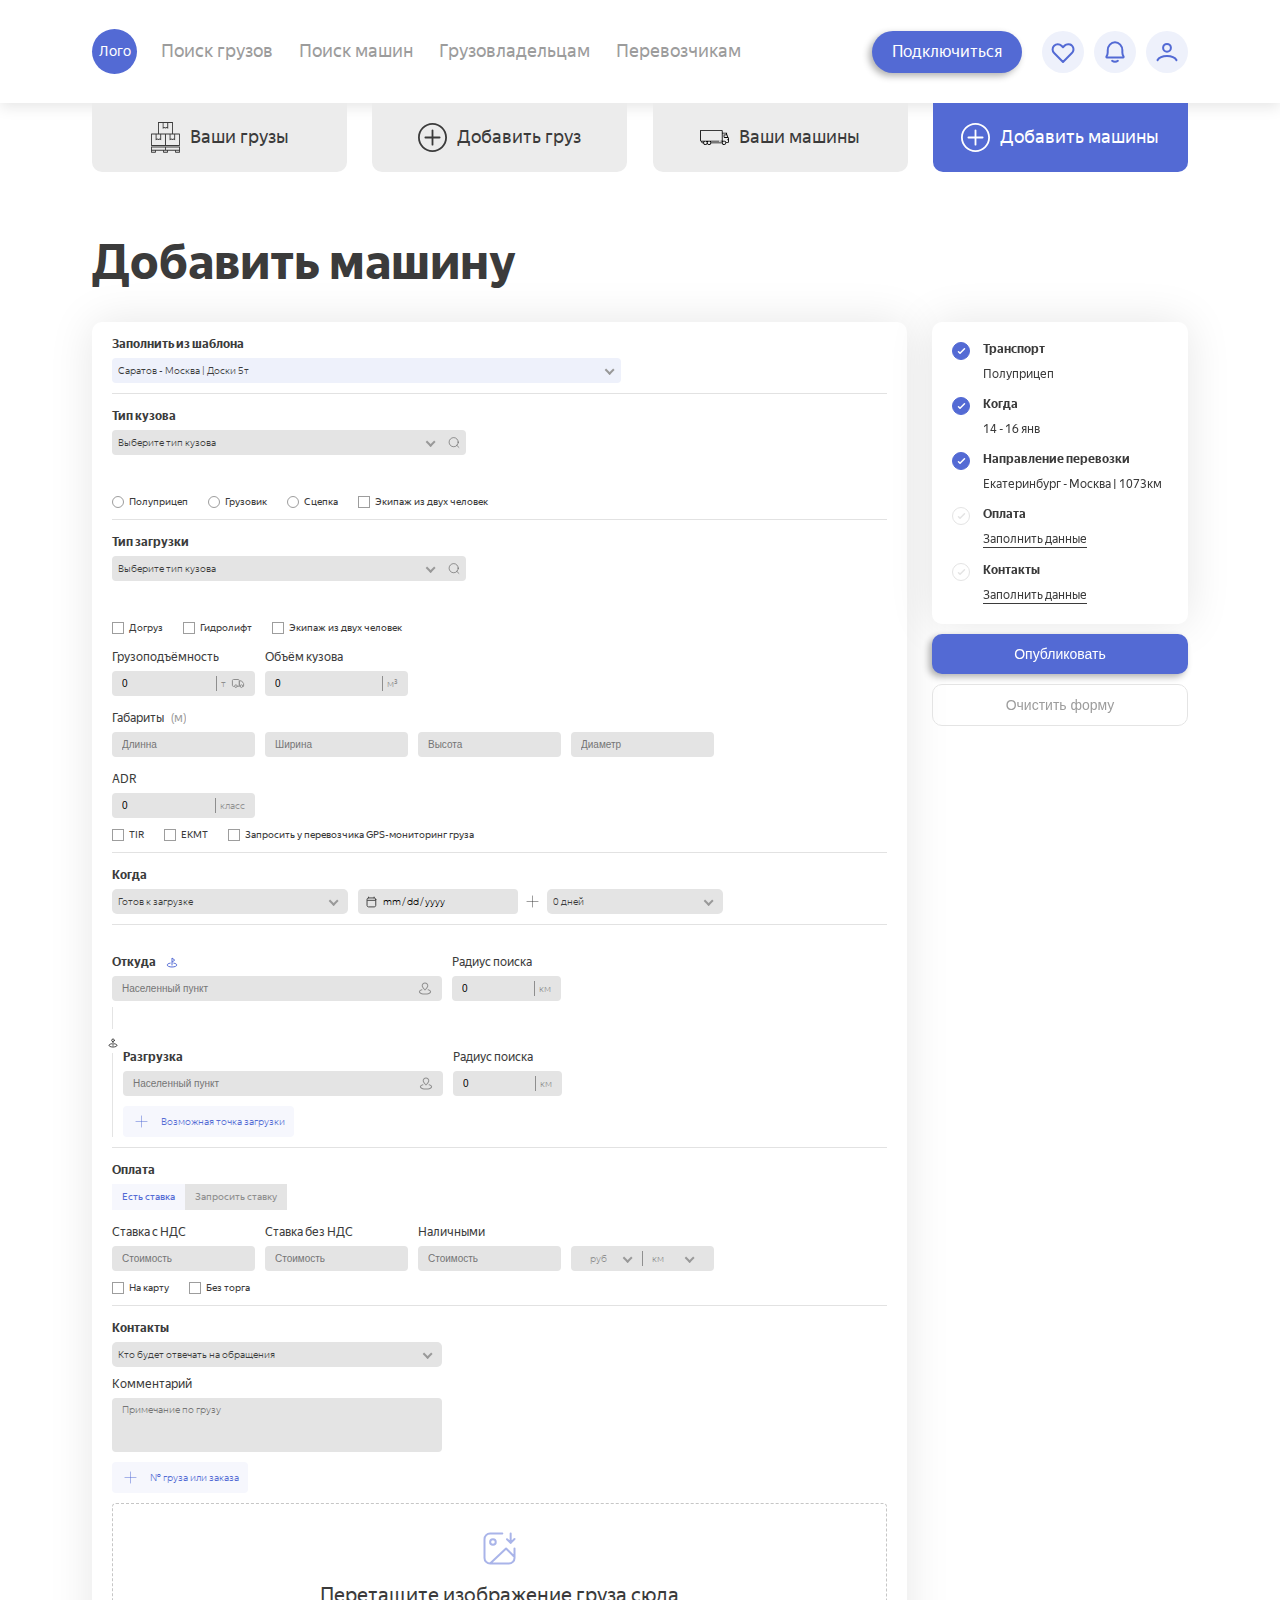
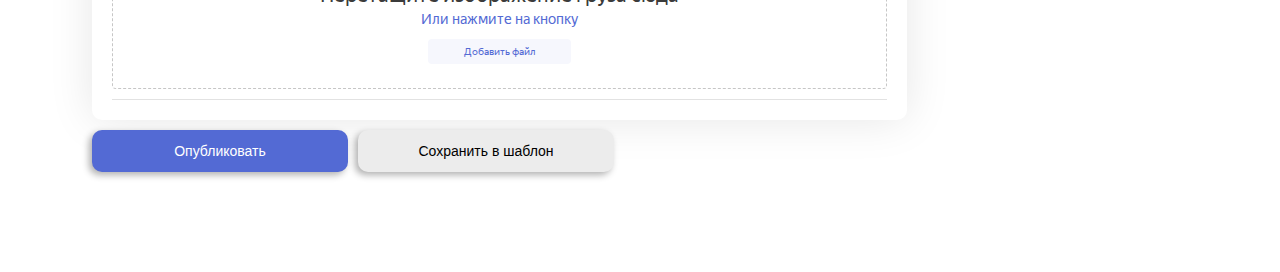
==== index.html @ 43e5112e "finish" ====
<!DOCTYPE html>
<html lang="en">

<head>
    <meta charset="UTF-8">
    <meta http-equiv="X-UA-Compatible" content="IE=edge">
    <meta name="viewport" content="width=device-width, initial-scale=1.0">
    <!-- fonts -->
    <link rel="stylesheet" href="assets/libs/nice-select.css">
    <link rel="stylesheet" href="assets/fonts/stylesheet.css">
    <link rel="stylesheet" href="assets/css/main.css">
    <link rel="stylesheet" href="assets/libs/dropzone.min.css" type="text/css" />
    <title>Exchange </title>
</head>
<body>
    <div class="wrapper">
        <header class="header">
            <div class="header-top">
                <div class="container">
                    <div class="row">
                        <div class="header-left">
                            <a href="#" class="header-logo">
                                Лого
                            </a>
                            <ul class="header-nav">
                                <li><a href="#">Поиск грузов</a></li>
                                <li><a href="#">Поиск машин</a></li>
                                <li><a href="#">Грузовладельцам</a></li>
                                <li><a href="#">Перевозчикам</a></li>
                            </ul>
                        </div>
                        <div class="header-right">
                            <a href="#" class="header-button">Подключиться</a>
                            <div class="header-actions">
                                <a href="#">
                                    <svg xmlns="http://www.w3.org/2000/svg" width="26" height="26" viewBox="0 0 26 26"
                                        fill="none">
                                        <path fill-rule="evenodd" clip-rule="evenodd"
                                            d="M4.12356 6.72324C5.09871 5.74839 6.42111 5.20075 7.79996 5.20075C9.17882 5.20075 10.5012 5.74839 11.4764 6.72324L13 8.24554L14.5236 6.72324C15.0032 6.22659 15.577 5.83044 16.2115 5.55791C16.8459 5.28539 17.5282 5.14194 18.2187 5.13594C18.9091 5.12994 19.5939 5.26151 20.2329 5.52297C20.872 5.78443 21.4526 6.17054 21.9408 6.65879C22.4291 7.14703 22.8152 7.72762 23.0766 8.36668C23.3381 9.00574 23.4697 9.69047 23.4637 10.3809C23.4577 11.0714 23.3142 11.7537 23.0417 12.3881C22.7692 13.0226 22.373 13.5964 21.8764 14.076L13 22.9537L4.12356 14.076C3.14871 13.1009 2.60107 11.7785 2.60107 10.3996C2.60107 9.02079 3.14871 7.69838 4.12356 6.72324V6.72324Z"
                                            stroke="#536AD4" stroke-width="2" stroke-linejoin="round" />
                                    </svg>
                                </a>
                                <a href="#">
                                    <svg xmlns="http://www.w3.org/2000/svg" width="26" height="26" viewBox="0 0 26 26"
                                        fill="none">
                                        <path
                                            d="M10.1113 21.7651C10.8779 22.3776 11.8903 22.75 13.0002 22.75C14.11 22.75 15.1224 22.3776 15.8891 21.7651M4.88343 18.6136C4.42669 18.6136 4.17158 17.8961 4.44787 17.4974C5.08897 16.5723 5.70776 15.2156 5.70776 13.5817L5.7342 11.2143C5.7342 6.81574 8.98729 3.25 13.0002 3.25C17.0721 3.25 20.3731 6.86826 20.3731 11.3316L20.3467 13.5817C20.3467 15.2268 20.9442 16.591 21.5592 17.5164C21.8248 17.9161 21.569 18.6136 21.1179 18.6136H4.88343Z"
                                            stroke="#536AD4" stroke-width="2" stroke-linecap="round"
                                            stroke-linejoin="round" />
                                    </svg>
                                </a>
                                <a href="#">
                                    <svg xmlns="http://www.w3.org/2000/svg" width="26" height="26" viewBox="0 0 26 26"
                                        fill="none">
                                        <path
                                            d="M3.50732 21.125C4.94319 18.73 8.09013 17.0909 12.9998 17.0909C17.9095 17.0909 21.0564 18.73 22.4923 21.125M16.8998 8.775C16.8998 10.9289 15.1537 12.675 12.9998 12.675C10.8459 12.675 9.09979 10.9289 9.09979 8.775C9.09979 6.62109 10.8459 4.875 12.9998 4.875C15.1537 4.875 16.8998 6.62109 16.8998 8.775Z"
                                            stroke="#536AD4" stroke-width="2" stroke-linecap="round" />
                                    </svg>
                                </a>
                            </div>
                        </div>
                    </div>
                </div>
            </div>
            <div class="container">
                <div class="header-categories">
                    <a href="#" class="header-category">
                        <svg xmlns="http://www.w3.org/2000/svg" width="29" height="31" viewBox="0 0 29 31" fill="none">
                            <path d="M10.1982 18.3451L10.1606 18.3076V18.3451H10.1982Z" fill="#3B3B3B" />
                            <path
                                d="M28.4685 11.5175H21.9407V0H7.00926V11.5175H0.481444C0.218831 11.5175 0.03125 11.705 0.03125 11.9677V23.4851C0.03125 23.7477 0.218831 23.9353 0.481444 23.9353H28.4685C28.7311 23.9353 28.9187 23.7102 28.9187 23.4851V11.9677C28.9187 11.705 28.7311 11.5175 28.4685 11.5175ZM23.2162 12.4179V16.7697L22.691 16.4696L21.453 17.0699L20.215 16.4696L19.5021 16.8448V12.4179H21.9407H23.2162ZM16.2382 0.900388V5.25226L15.713 4.95214L14.475 5.55239L13.2369 4.95214L12.5241 5.3273V0.900388H16.2382ZM7.90965 0.900388H11.6988V6.75291L13.312 5.92756L14.5125 6.52782L15.713 5.96507L17.1761 6.82794H17.2137V0.900388H21.0403V11.5175H7.90965V0.900388ZM7.00926 12.4179H9.26023V16.7697L8.735 16.4696L7.49697 17.0699L6.25894 16.4696L5.54613 16.8448V12.4179H7.00926ZM0.931638 12.4179H4.64574V18.2704L6.33397 17.445L7.53449 18.0453L8.735 17.4825L10.1606 18.3079V12.4179H13.9873V23.0349H0.931638V12.4179ZM28.0183 23.0349H14.9627V12.4179H18.6018V18.2704L20.29 17.445L21.4905 18.0453L22.691 17.4825L24.1166 18.3079V12.4179H28.0183V23.0349Z"
                                fill="#3B3B3B" />
                            <path d="M24.1537 18.3451L24.1162 18.3076V18.3451H24.1537Z" fill="#3B3B3B" />
                            <path
                                d="M0 24.5352V30.3126C0 30.5753 0.187581 30.7628 0.450194 30.7628H4.46442C4.72704 30.7628 4.91462 30.5753 4.91462 30.3126V28.6995H12.0427V30.3126C12.0427 30.5753 12.2303 30.7628 12.4929 30.7628H16.5071C16.7697 30.7628 16.9573 30.5753 16.9573 30.3126V28.6995H24.0854V30.3126C24.0854 30.5753 24.273 30.7628 24.5356 30.7628H28.5498C28.8124 30.7628 29 30.5753 29 30.3126V24.5352H0ZM28.0996 25.398V27.7991H14.969V25.398H28.0996ZM0.900388 25.398H14.0686V27.7991H0.900388V25.398ZM4.01423 29.8625H0.900388V28.6995H4.01423V29.8625ZM16.0569 29.8625H12.9431V28.6995H16.0569V29.8625ZM28.0996 29.8625H24.9858V28.6995H28.0996V29.8625Z"
                                fill="#3B3B3B" />
                        </svg>
                        Ваши грузы
                    </a>
                    <a href="#" class="header-category">
                        <svg xmlns="http://www.w3.org/2000/svg" width="29" height="29" viewBox="0 0 29 29" fill="none">
                            <path
                                d="M14.5 0C6.50469 0 0 6.50469 0 14.5C0 22.4953 6.50469 29 14.5 29C22.4953 29 29 22.4954 29 14.5C29 6.50463 22.4953 0 14.5 0ZM14.5 27.1875C7.50412 27.1875 1.81251 21.4959 1.81251 14.5C1.81251 7.50412 7.50412 1.81251 14.5 1.81251C21.4959 1.81251 27.1875 7.50406 27.1875 14.5C27.1875 21.4959 21.4959 27.1875 14.5 27.1875ZM22.543 14.5C22.543 15.0005 22.1372 15.4063 21.6367 15.4063H15.4063V21.6367C15.4063 22.1373 15.0005 22.543 14.5 22.543C13.9995 22.543 13.5937 22.1373 13.5937 21.6367V15.4063H7.36325C6.86277 15.4063 6.457 15.0005 6.457 14.5C6.457 13.9995 6.86277 13.5937 7.36325 13.5937H13.5937V7.36325C13.5937 6.86272 13.9995 6.457 14.5 6.457C15.0005 6.457 15.4063 6.86272 15.4063 7.36325V13.5937H21.6367C22.1372 13.5937 22.543 13.9995 22.543 14.5Z"
                                fill="#3B3B3B" />
                        </svg>
                        Добавить груз
                    </a>
                    <a href="#" class="header-category">
                        <svg xmlns="http://www.w3.org/2000/svg" width="29" height="15" viewBox="0 0 29 15" fill="none">
                            <path
                                d="M28.6096 7.39039L28.0385 6.83328L26.8878 3.46623C27.0595 3.41302 27.1839 3.2564 27.1839 3.07138C27.1839 2.84255 26.9937 2.65703 26.7591 2.65703H22.6436V0.857206C22.6436 0.384516 22.2493 0 21.7647 0H0.878838C0.39422 0 0 0.384571 0 0.857206V10.6002C0 11.0729 0.39422 11.4574 0.878838 11.4574H1.3621V12.3714C1.3621 12.8441 1.75632 13.2286 2.24093 13.2286H3.21918C3.41832 14.2363 4.32882 15 5.41922 15C6.16585 15 6.82793 14.6417 7.23534 14.0924C7.64282 14.6417 8.30489 15 9.05153 15C10.1419 15 11.0525 14.2363 11.2516 13.2286H21.8348C22.0339 14.2363 22.9444 15 24.0348 15C25.2705 15 26.2758 14.0194 26.2758 12.8142C26.2758 12.8047 26.2751 12.7954 26.275 12.7859H28.1212C28.6058 12.7859 29 12.4014 29 11.9287V8.30964C29.0001 7.96241 28.8614 7.63596 28.6096 7.39039ZM3.21918 12.3999H2.24093C2.22479 12.3999 2.21171 12.3872 2.21171 12.3714V11.4574H3.66426C3.44449 11.7274 3.28856 12.0487 3.21918 12.3999ZM5.41922 14.1714C4.65202 14.1714 4.02789 13.5626 4.02789 12.8143C4.02789 12.0689 4.64737 11.4621 5.41055 11.4574H5.428C6.19117 11.462 6.81065 12.0688 6.81065 12.8143C6.8106 13.5626 6.18641 14.1714 5.41922 14.1714ZM9.05159 14.1714C8.28439 14.1714 7.66021 13.5626 7.66021 12.8143C7.66021 12.0689 8.27969 11.4621 9.04286 11.4574H9.06031C9.82349 11.462 10.443 12.0688 10.443 12.8143C10.4429 13.5626 9.81879 14.1714 9.05159 14.1714ZM21.8348 12.3999H11.2516C11.1822 12.0487 11.0263 11.7273 10.8065 11.4574H19.0404C19.275 11.4574 19.4652 11.2719 19.4652 11.043C19.4652 10.8142 19.275 10.6287 19.0404 10.6287H0.878838C0.862695 10.6287 0.849611 10.6159 0.849611 10.6002V0.857206C0.849611 0.841461 0.862695 0.828698 0.878838 0.828698H21.7647C21.7808 0.828698 21.7939 0.841461 21.7939 0.857206V10.6287H20.8568C20.6222 10.6287 20.432 10.8142 20.432 11.0431C20.432 11.2719 20.6222 11.4574 20.8568 11.4574H22.2799C22.0601 11.7274 21.9042 12.0487 21.8348 12.3999ZM27.2291 7.08559H24.4889C24.4728 7.08559 24.4597 7.07283 24.4597 7.05709V5.2571H26.6043L27.2291 7.08559ZM24.0349 14.1714C23.2677 14.1714 22.6436 13.5626 22.6436 12.8143C22.6436 12.0689 23.263 11.4621 24.0262 11.4574H24.0349C24.0359 11.4574 24.0369 11.4573 24.0379 11.4573C24.8037 11.4588 25.4263 12.067 25.4263 12.8143C25.4262 13.5626 24.8021 14.1714 24.0349 14.1714ZM28.1504 11.9288C28.1504 11.9446 28.1374 11.9573 28.1212 11.9573H26.0962C25.7538 11.1769 24.9589 10.6286 24.0349 10.6286C24.0319 10.6286 24.0291 10.6288 24.0262 10.6288H22.6436V3.5144V3.51418C22.6436 3.49843 22.6566 3.48567 22.6728 3.48567H25.9989L26.3211 4.4284H24.0349C23.8003 4.4284 23.6101 4.61392 23.6101 4.84275V7.05709C23.6101 7.52978 24.0043 7.91429 24.4889 7.91429H27.9452L28.0089 7.97639C28.1001 8.06545 28.1504 8.18379 28.1504 8.30969V9.30016H27.6672C27.4326 9.30016 27.2424 9.48567 27.2424 9.7145C27.2424 9.94334 27.4326 10.1289 27.6672 10.1289H28.1504V11.9288Z"
                                fill="black" />
                        </svg>
                        Ваши машины
                    </a>
                    <a href="#" class="header-category active">
                        <svg xmlns="http://www.w3.org/2000/svg" width="29" height="29" viewBox="0 0 29 29" fill="none">
                            <path
                                d="M14.5 0C6.50469 0 0 6.50469 0 14.5C0 22.4953 6.50469 29 14.5 29C22.4953 29 29 22.4954 29 14.5C29 6.50463 22.4953 0 14.5 0ZM14.5 27.1875C7.50412 27.1875 1.81251 21.4959 1.81251 14.5C1.81251 7.50412 7.50412 1.81251 14.5 1.81251C21.4959 1.81251 27.1875 7.50406 27.1875 14.5C27.1875 21.4959 21.4959 27.1875 14.5 27.1875ZM22.543 14.5C22.543 15.0005 22.1372 15.4063 21.6367 15.4063H15.4063V21.6367C15.4063 22.1373 15.0005 22.543 14.5 22.543C13.9995 22.543 13.5937 22.1373 13.5937 21.6367V15.4063H7.36325C6.86277 15.4063 6.457 15.0005 6.457 14.5C6.457 13.9995 6.86277 13.5937 7.36325 13.5937H13.5937V7.36325C13.5937 6.86272 13.9995 6.457 14.5 6.457C15.0005 6.457 15.4063 6.86272 15.4063 7.36325V13.5937H21.6367C22.1372 13.5937 22.543 13.9995 22.543 14.5Z"
                                fill="#3B3B3B" />
                        </svg>
                        Добавить машины
                    </a>
                </div>
            </div>
        </header>
        <!-- section add a car -->
        <section class="add">
            <div class="container">
                <div class="section-title">Добавить машину</div>
                <div class="add-row">
                    <form>
                        <div class="form-container">
                            <div class="add-section">
                                <h3>Заполнить из шаблона</h3>
                                <div class="form-group add-template">
                                    <select>
                                        <option>Саратов - Москва | Доски 5т</option>
                                        <option>Саратов - Москва | Доски 6т</option>
                                        <option>Саратов - Москва | Доски 7т</option>
                                    </select>
                                </div>
                            </div>
                            <div class="add-section">
                                <h3>Тип кузова</h3>
                                <div class="form-group search">
                                    <select>
                                        <option data-display="Выберите тип кузова"></option>
                                        <option>Полуприцеп</option>
                                        <option>Грузовик</option>
                                        <option>Сцепка</option>
                                        <option>Экипаж из двух человек</option>
                                    </select>
                                    <button class="search_icon" type="button">
                                        <svg xmlns="http://www.w3.org/2000/svg" width="14" height="15"
                                            viewBox="0 0 14 15" fill="none">
                                            <g opacity="0.5">
                                                <path
                                                    d="M9.8741 10.4396L11.9001 12.3996M11.2468 7.17294C11.2468 9.69872 9.19921 11.7463 6.67343 11.7463C4.14765 11.7463 2.1001 9.69872 2.1001 7.17294C2.1001 4.64716 4.14765 2.59961 6.67343 2.59961C9.19921 2.59961 11.2468 4.64716 11.2468 7.17294Z"
                                                    stroke="#3B3B3B" stroke-linecap="round" />
                                            </g>
                                        </svg>
                                    </button>
                                </div>
                                <div class="add-checks">
                                    <label class="radio">
                                        <input type="radio" name="type" id="">
                                        <span></span>
                                        Полуприцеп
                                    </label>
                                    <label class="radio">
                                        <input type="radio" name="type" id="">
                                        <span></span>
                                        Грузовик
                                    </label>
                                    <label class="radio">
                                        <input type="radio" name="type" id="">
                                        <span></span>
                                        Сцепка
                                    </label>
                                    <label class="checkbox">
                                        <input type="checkbox">
                                        <span></span>
                                        Экипаж из двух человек
                                    </label>
                                </div>
                            </div>
                            <div class="add-section">
                                <h3>Тип загрузки</h3>
                                <div class="form-group search">
                                    <select>
                                        <option data-display="Выберите тип кузова"></option>
                                        <option>Полуприцеп</option>
                                        <option>Грузовик</option>
                                        <option>Сцепка</option>
                                        <option>Экипаж из двух человек</option>
                                    </select>
                                    <button class="search_icon" type="button">
                                        <svg xmlns="http://www.w3.org/2000/svg" width="14" height="15"
                                            viewBox="0 0 14 15" fill="none">
                                            <g opacity="0.5">
                                                <path
                                                    d="M9.8741 10.4396L11.9001 12.3996M11.2468 7.17294C11.2468 9.69872 9.19921 11.7463 6.67343 11.7463C4.14765 11.7463 2.1001 9.69872 2.1001 7.17294C2.1001 4.64716 4.14765 2.59961 6.67343 2.59961C9.19921 2.59961 11.2468 4.64716 11.2468 7.17294Z"
                                                    stroke="#3B3B3B" stroke-linecap="round" />
                                            </g>
                                        </svg>
                                    </button>
                                </div>
                                <div class="add-checks">
                                    <label class="checkbox">
                                        <input type="checkbox">
                                        <span></span>
                                        Догруз
                                    </label>
                                    <label class="checkbox">
                                        <input type="checkbox">
                                        <span></span>
                                        Гидролифт
                                    </label>
                                    <label class="checkbox">
                                        <input type="checkbox">
                                        <span></span>
                                        Экипаж из двух человек
                                    </label>
                                </div>
                                <div class="input-row">
                                    <label>
                                        Грузоподъёмность
                                        <div class="input-group">
                                            <input type="number" value="0">
                                            <span>
                                                т
                                                <svg xmlns="http://www.w3.org/2000/svg" width="14" height="15"
                                                    viewBox="0 0 14 15" fill="none">
                                                    <path
                                                        d="M2.9999 10.4333H2.46657C1.87747 10.4333 1.3999 9.95577 1.3999 9.36667V4.56667C1.3999 3.97756 1.87747 3.5 2.46657 3.5H7.26657C7.85567 3.5 8.33324 3.97756 8.33324 4.56667V9.36667C8.33324 9.95577 7.85567 10.4333 7.26657 10.4333H6.73324M9.13324 10.4333H8.86657C8.57202 10.4333 8.33324 10.1946 8.33324 9.9V5.36667C8.33324 5.07211 8.57202 4.83333 8.86657 4.83333H10.2102C10.3723 4.83333 10.5255 4.90698 10.6267 5.0335L12.483 7.35391C12.5587 7.44848 12.5999 7.56598 12.5999 7.68708V9.9C12.5999 10.1946 12.3611 10.4333 12.0666 10.4333M6.1999 10.1667C6.1999 10.903 5.60295 11.5 4.86657 11.5C4.13019 11.5 3.53324 10.903 3.53324 10.1667C3.53324 9.43029 4.13019 8.83333 4.86657 8.83333C5.60295 8.83333 6.1999 9.43029 6.1999 10.1667ZM11.7999 10.1667C11.7999 10.903 11.2029 11.5 10.4666 11.5C9.73019 11.5 9.13324 10.903 9.13324 10.1667C9.13324 9.43029 9.73019 8.83333 10.4666 8.83333C11.2029 8.83333 11.7999 9.43029 11.7999 10.1667Z"
                                                        stroke="#3B3B3B" stroke-linecap="round" />
                                                </svg>
                                            </span>
                                        </div>
                                    </label>
                                    <label>
                                        Объём кузова
                                        <div class="input-group">
                                            <input type="number" value="0">
                                            <span>
                                                м³
                                            </span>
                                        </div>
                                    </label>
                                </div>
                                <div class="input-row">
                                    <label>
                                        Габариты <span>(м)</span>
                                        <div class="input-group">
                                            <input type="number" placeholder="Длинна">
                                        </div>
                                    </label>
                                    <label>
                                        <div class="input-group">
                                            <input type="number" placeholder="Ширина">
                                        </div>
                                    </label>
                                    <label>
                                        <div class="input-group">
                                            <input type="number" placeholder="Высота">
                                        </div>
                                    </label>
                                    <label>
                                        <div class="input-group">
                                            <input type="number" placeholder="Диаметр">
                                        </div>
                                    </label>
                                </div>
                                <div class="input-row">
                                    <label>
                                        ADR
                                        <div class="input-group">
                                            <input type="number" value="0">
                                            <span>класс</span>
                                        </div>
                                    </label>
                                </div>
                                <div class="add-checks">
                                    <label class="checkbox">
                                        <input type="checkbox">
                                        <span></span>
                                        TIR
                                    </label>
                                    <label class="checkbox">
                                        <input type="checkbox">
                                        <span></span>
                                        EKMT
                                    </label>
                                    <label class="checkbox">
                                        <input type="checkbox">
                                        <span></span>
                                        Запросить у перевозчика GPS-мониторинг груза
                                    </label>
                                </div>
                            </div>
                            <div class="add-section">
                                <h3>Когда</h3>
                                <div class="when-group">
                                    <div class="download">
                                        <select>
                                            <option>Готов к загрузке</option>
                                            <option>Не готов к загрузке</option>
                                        </select>
                                    </div>
                                    <div class="date">
                                        <input type="date" name="" id="date">
                                        <svg width="19" height="19" viewBox="0 0 19 19" fill="none"
                                            xmlns="http://www.w3.org/2000/svg">
                                            <path d="M9.50016 3.95801V15.0413M3.9585 9.49967H15.0418" stroke="#3B3B3B"
                                                stroke-width="0.5" stroke-linecap="round" stroke-linejoin="round" />
                                        </svg>
                                        <div class="day">
                                            <select name="" id="">
                                                <option value="0">0 дней</option>
                                                <option value="1">1 дней</option>
                                                <option value="2">2 дней</option>
                                                <option value="3">3 дней</option>
                                                <option value="4">4 дней</option>
                                                <option value="5">5 дней</option>
                                            </select>
                                        </div>
                                    </div>
                                </div>
                            </div>
                            <div class="add-section possible-section">
                                <div class="input-row">
                                    <label>
                                        <h3>Откуда
                                            <svg xmlns="http://www.w3.org/2000/svg" width="12" height="13"
                                                viewBox="0 0 12 13" fill="none">
                                                <path
                                                    d="M6.00019 9V5V2L8.70019 4.1L6.30019 5.9M4.20019 7.14538C2.4411 7.44207 1.2002 8.16066 1.2002 9C1.2002 10.1046 3.34923 11 6.00019 11C8.65116 11 10.8002 10.1046 10.8002 9C10.8002 8.16066 9.55929 7.44207 7.8002 7.14538"
                                                    stroke="#536AD4" stroke-linecap="round" stroke-linejoin="round" />
                                            </svg>
                                        </h3>
                                        <div class="input-group settlement">
                                            <input type="text" placeholder="Населенный пункт">
                                            <span class="icon"><img src="assets/images/mark.svg" alt=""></span>
                                        </div>
                                    </label>
                                    <label>
                                        Радиус поиска
                                        <div class="input-group radius">
                                            <input type="number" value="0">
                                            <span>км</span>
                                        </div>
                                    </label>
                                </div>
                                <div class="empty-for-border"></div>
                                <div class="possible">
                                    <div class="possible-left">
                                        <svg xmlns="http://www.w3.org/2000/svg" width="10" height="10"
                                            viewBox="0 0 10 10" fill="none">
                                            <path
                                                d="M5 4V7.33333M3.5 5.78782C2.03408 6.03506 1 6.63388 1 7.33333C1 8.25381 2.79086 9 5 9C7.20914 9 9 8.25381 9 7.33333C9 6.63388 7.96591 6.03506 6.5 5.78782M6.33333 2.33333C6.33333 3.06971 5.73638 3.66667 5 3.66667C4.26362 3.66667 3.66667 3.06971 3.66667 2.33333C3.66667 1.59695 4.26362 1 5 1C5.73638 1 6.33333 1.59695 6.33333 2.33333Z"
                                                stroke="#3B3B3B" stroke-linecap="round" stroke-linejoin="round" />
                                        </svg>
                                    </div>
                                    <div class="possible-right">
                                        <div class="input-row">
                                            <label>
                                                <h3>Разгрузка</h3>
                                                <div class="input-group settlement">
                                                    <input type="text" placeholder="Населенный пункт">
                                                    <span class="icon"><img src="assets/images/mark.svg" alt=""></span>
                                                </div>
                                            </label>
                                            <label>
                                                Радиус поиска
                                                <div class="input-group radius">
                                                    <input type="number" value="0">
                                                    <span>км</span>
                                                </div>
                                            </label>
                                        </div>

                                        <a href="#" class="add-unloading" id="add-unloading">
                                            <svg width="19" height="19" viewBox="0 0 19 19" fill="none"
                                                xmlns="http://www.w3.org/2000/svg">
                                                <path d="M9.50016 3.95801V15.0413M3.9585 9.49967H15.0418"
                                                    stroke="#536AD4" stroke-width="0.5" stroke-linecap="round"
                                                    stroke-linejoin="round" />
                                            </svg>
                                            Возможная точка загрузки
                                        </a>
                                    </div>
                                </div>
                                <div id="unloading-container"></div>

                            </div>
                            <div class="add-section">
                                <h3>Оплата</h3>
                                <div class="payment-actions">
                                    <a href="#" id="have-bet">
                                        Есть ставка
                                    </a>
                                    <a href="#" class="active" id="request-bet">
                                        Запросить ставку
                                    </a>
                                </div>
                                <div class="request-bet show">
                                    <div class="input-row">
                                        <label>
                                            Ставка с НДС
                                            <div class="input-group">
                                                <input type="text" placeholder="Стоимость">
                                            </div>
                                        </label>
                                        <label>
                                            Ставка без НДС
                                            <div class="input-group">
                                                <input type="text" placeholder="Стоимость">
                                            </div>
                                        </label>
                                        <label>
                                            Наличными
                                            <div class="input-group">
                                                <input type="text" placeholder="Стоимость">
                                            </div>
                                        </label>
                                        <div class="input-group">
                                            <div class="params">
                                                <select>
                                                    <option>руб</option>
                                                    <option>dollar</option>
                                                </select>
                                                <select>
                                                    <option>км</option>
                                                    <option>м</option>
                                                </select>
                                            </div>
                                        </div>
                                    </div>
                                    <div class="add-checks">
                                        <label class="checkbox">
                                            <input type="checkbox">
                                            <span></span>
                                            На карту
                                        </label>
                                        <label class="checkbox">
                                            <input type="checkbox">
                                            <span></span>
                                            Без торга
                                        </label>
                                    </div>
                                </div>
                                <div class="have-bet">
                                    Пользователи смогут предложить свою ставку <br>
                                    во встречных предложениях
                                </div>
                            </div>
                            <div class="add-section">
                                <h3>Контакты</h3>
                                <div class="respond">
                                    <select>
                                        <option data-display="Кто будет отвечать на обращения"></option>
                                        <option>Мать</option>
                                        <option>папа</option>
                                        <option>сестра</option>
                                        <option>папа</option>
                                    </select>
                                </div>
                                <div class="comment">
                                    Комментарий
                                    <textarea placeholder="Примечание по грузу"></textarea>
                                </div>
                                <div class="order-no show">
                                    <svg width="19" height="19" viewBox="0 0 19 19" fill="none"
                                        xmlns="http://www.w3.org/2000/svg">
                                        <path d="M9.50016 3.95801V15.0413M3.9585 9.49967H15.0418" stroke="#536AD4"
                                            stroke-width="0.5" stroke-linecap="round" stroke-linejoin="round" />
                                    </svg>
                                    № груза или заказа
                                </div>
                                <div class="order-input">
                                    № груза или заказа
                                    <div class="input-group">
                                        <input type="text" placeholder="Номер">
                                        <div class="back">
                                            <svg width="16" height="16" viewBox="0 0 16 16" fill="none"
                                                xmlns="http://www.w3.org/2000/svg">
                                                <g opacity="0.5">
                                                    <path
                                                        d="M13.3332 2.66651L2.6665 13.3332M13.3332 13.3332L2.6665 2.6665"
                                                        stroke="#3B3B3B" stroke-linecap="round" />
                                                </g>
                                            </svg>
                                        </div>
                                    </div>
                                </div>
                                <label class="image-send" id="dropzone">
                                    <div class="image-icon">
                                        <svg xmlns="http://www.w3.org/2000/svg" width="41" height="41"
                                            viewBox="0 0 41 41" fill="none">
                                            <g opacity="0.5">
                                                <path
                                                    d="M11.125 35.5L27.0625 20.5L34.5625 28M11.125 35.5H29.875C32.9816 35.5 35.5 32.9816 35.5 29.875V20.5M11.125 35.5C8.0184 35.5 5.5 32.9816 5.5 29.875V11.125C5.5 8.0184 8.0184 5.5 11.125 5.5H23.3125M35.5 11.0585L31.6652 14.875M31.6652 14.875L28 11.231M31.6652 14.875V5.5M16.75 13.9375C16.75 15.4908 15.4908 16.75 13.9375 16.75C12.3842 16.75 11.125 15.4908 11.125 13.9375C11.125 12.3842 12.3842 11.125 13.9375 11.125C15.4908 11.125 16.75 12.3842 16.75 13.9375Z"
                                                    stroke="#536AD4" stroke-width="2" stroke-linecap="round"
                                                    stroke-linejoin="round" />
                                            </g>
                                        </svg>
                                    </div>
                                    <h3>Перетащите изображение груза сюда</h3>
                                    <p>Или нажмите на кнопку</p>
                                    <span>Добавить файл</span>
                                    <input type="file">
                                </label>
                            </div>
                        </div>
                        <div class="form-buttons">
                            <button class="publish" type="button">Опубликовать</button>
                            <button type="submit" class="save">Сохранить в шаблон</button>
                        </div>
                    </form>
                    <div class="add-side">
                        <div class="add-side__infos">
                            <div class="add-side__info">
                                <div class="icon">
                                    <svg xmlns="http://www.w3.org/2000/svg" width="15" height="16" viewBox="0 0 15 16"
                                        fill="none">
                                        <path d="M10.5 5.75L6.0253 10.25L4.5 8.71607" stroke="white" stroke-width="1.5"
                                            stroke-linecap="round" stroke-linejoin="round" />
                                    </svg>
                                </div>
                                <div class="texts">
                                    Транспорт
                                    <p>Полуприцеп</p>
                                </div>
                            </div>
                            <div class="add-side__info">
                                <div class="icon">
                                    <svg xmlns="http://www.w3.org/2000/svg" width="15" height="16" viewBox="0 0 15 16"
                                        fill="none">
                                        <path d="M10.5 5.75L6.0253 10.25L4.5 8.71607" stroke="white" stroke-width="1.5"
                                            stroke-linecap="round" stroke-linejoin="round" />
                                    </svg>
                                </div>
                                <div class="texts">
                                    Когда
                                    <p>14 - 16 янв</p>
                                </div>
                            </div>
                            <div class="add-side__info">
                                <div class="icon">
                                    <svg xmlns="http://www.w3.org/2000/svg" width="15" height="16" viewBox="0 0 15 16"
                                        fill="none">
                                        <path d="M10.5 5.75L6.0253 10.25L4.5 8.71607" stroke="white" stroke-width="1.5"
                                            stroke-linecap="round" stroke-linejoin="round" />
                                    </svg>
                                </div>
                                <div class="texts">
                                    Направление перевозки
                                    <p>Екатеринбург - Москва | 1073км</p>
                                </div>
                            </div>
                            <div class="add-side__info">
                                <div class="icon disabled">
                                    <svg xmlns="http://www.w3.org/2000/svg" width="15" height="16" viewBox="0 0 15 16"
                                        fill="none">
                                        <path d="M10.5 5.75L6.0253 10.25L4.5 8.71607" stroke="white" stroke-width="1.5"
                                            stroke-linecap="round" stroke-linejoin="round" />
                                    </svg>
                                </div>
                                <div class="texts">
                                    Оплата
                                    <a href="#">Заполнить данные</a>
                                </div>
                            </div>
                            <div class="add-side__info">
                                <div class="icon disabled">
                                    <svg xmlns="http://www.w3.org/2000/svg" width="15" height="16" viewBox="0 0 15 16"
                                        fill="none">
                                        <path d="M10.5 5.75L6.0253 10.25L4.5 8.71607" stroke="white" stroke-width="1.5"
                                            stroke-linecap="round" stroke-linejoin="round" />
                                    </svg>
                                </div>
                                <div class="texts">
                                    Контакты
                                    <a href="#">Заполнить данные</a>
                                </div>
                            </div>
                        </div>
                        <div class="add-side__buttons">
                            <button class="publish">Опубликовать</button>
                            <button class="reset">Очистить форму</button>
                        </div>
                    </div>
                </div>
            </div>
        </section>
    </div>

    <script src="assets/libs/jquery.js"></script>
    <script src="assets/libs/jquery.nice-select.js"></script>
    <script src="assets/libs/dropzone.min.js"></script>
    <script src="assets/js/main.js"></script>
</body>

</html>
---- assets/libs/nice-select.css ----
.nice-select {
  -webkit-tap-highlight-color: transparent;
  background-color: #fff;
  border-radius: 5px;
  border: solid 1px #e8e8e8;
  box-sizing: border-box;
  clear: both;
  cursor: pointer;
  display: block;
  float: left;
  font-family: inherit;
  font-size: 14px;
  font-weight: normal;
  height: 42px;
  line-height: 40px;
  outline: none;
  padding-left: 18px;
  padding-right: 30px;
  position: relative;
  text-align: left !important;
  -webkit-transition: all 0.2s ease-in-out;
  transition: all 0.2s ease-in-out;
  -webkit-user-select: none;
  -moz-user-select: none;
  -ms-user-select: none;
  user-select: none;
  white-space: nowrap;
  width: auto;
}

.nice-select:hover {
  border-color: #dbdbdb;
}

.nice-select:active,
.nice-select.open,
.nice-select:focus {
  border-color: #999;
}

.nice-select:after {
  border-bottom: 2px solid #999;
  border-right: 2px solid #999;
  content: '';
  display: block;
  height: 5px;
  margin-top: -4px;
  pointer-events: none;
  position: absolute;
  right: 12px;
  top: 50%;
  -webkit-transform-origin: 66% 66%;
  -ms-transform-origin: 66% 66%;
  transform-origin: 66% 66%;
  -webkit-transform: rotate(45deg);
  -ms-transform: rotate(45deg);
  transform: rotate(45deg);
  -webkit-transition: all 0.15s ease-in-out;
  transition: all 0.15s ease-in-out;
  width: 5px;
}

.nice-select.open:after {
  -webkit-transform: rotate(-135deg);
  -ms-transform: rotate(-135deg);
  transform: rotate(-135deg);
}

.nice-select.open .list {
  opacity: 1;
  pointer-events: auto;
  -webkit-transform: scale(1) translateY(0);
  -ms-transform: scale(1) translateY(0);
  transform: scale(1) translateY(0);
}

.nice-select.disabled {
  border-color: #ededed;
  color: #999;
  pointer-events: none;
}

.nice-select.disabled:after {
  border-color: #cccccc;
}

.nice-select.wide {
  width: 100%;
}

.nice-select.wide .list {
  left: 0 !important;
  right: 0 !important;
}

.nice-select.right {
  float: right;
}

.nice-select.right .list {
  left: auto;
  right: 0;
}

.nice-select.small {
  font-size: 12px;
  height: 36px;
  line-height: 34px;
}

.nice-select.small:after {
  height: 4px;
  width: 4px;
}

.nice-select.small .option {
  line-height: 34px;
  min-height: 34px;
}

.nice-select .list {
  background-color: #fff;
  border-radius: 5px;
  box-shadow: 0 0 0 1px rgba(68, 68, 68, 0.11);
  box-sizing: border-box;
  margin-top: 4px;
  opacity: 0;
  overflow: hidden;
  padding: 0;
  pointer-events: none;
  position: absolute;
  top: 100%;
  left: 0;
  -webkit-transform-origin: 50% 0;
  -ms-transform-origin: 50% 0;
  transform-origin: 50% 0;
  -webkit-transform: scale(0.75) translateY(-21px);
  -ms-transform: scale(0.75) translateY(-21px);
  transform: scale(0.75) translateY(-21px);
  -webkit-transition: all 0.2s cubic-bezier(0.5, 0, 0, 1.25), opacity 0.15s ease-out;
  transition: all 0.2s cubic-bezier(0.5, 0, 0, 1.25), opacity 0.15s ease-out;
  z-index: 9;
}

.nice-select .list:hover .option:not(:hover) {
  background-color: transparent !important;
}

.nice-select .option {
  cursor: pointer;
  font-weight: 400;
  line-height: 40px;
  list-style: none;
  min-height: 40px;
  outline: none;
  padding-left: 18px;
  padding-right: 29px;
  text-align: left;
  -webkit-transition: all 0.2s;
  transition: all 0.2s;
}

.nice-select .option:hover,
.nice-select .option.focus,
.nice-select .option.selected.focus {
  background-color: #f6f6f6;
}

.nice-select .option.selected {
  font-weight: bold;
}

.nice-select .option.disabled {
  background-color: transparent;
  color: #999;
  cursor: default;
}

.no-csspointerevents .nice-select .list {
  display: none;
}

.no-csspointerevents .nice-select.open .list {
  display: block;
}
---- assets/fonts/stylesheet.css ----
@font-face {
    font-family: 'Yandex Sans Text';
    src: url('YandexSansText-Thin.eot');
    src: local('Yandex Sans Text Thin'), local('YandexSansText-Thin'),
        url('YandexSansText-Thin.eot?#iefix') format('embedded-opentype'),
        url('YandexSansText-Thin.woff2') format('woff2'),
        url('YandexSansText-Thin.woff') format('woff'),
        url('YandexSansText-Thin.ttf') format('truetype');
    font-weight: 100;
    font-style: normal;
}

@font-face {
    font-family: 'Yandex Sans Display';
    src: url('YandexSansDisplay-Regular.eot');
    src: local('Yandex Sans Display Regular'), local('YandexSansDisplay-Regular'),
        url('YandexSansDisplay-Regular.eot?#iefix') format('embedded-opentype'),
        url('YandexSansDisplay-Regular.woff2') format('woff2'),
        url('YandexSansDisplay-Regular.woff') format('woff'),
        url('YandexSansDisplay-Regular.ttf') format('truetype');
    font-weight: normal;
    font-style: normal;
}

@font-face {
    font-family: 'Yandex Sans Text';
    src: url('YandexSansText-RegularItalic.eot');
    src: local('Yandex Sans Text Regular Italic'), local('YandexSansText-RegularItalic'),
        url('YandexSansText-RegularItalic.eot?#iefix') format('embedded-opentype'),
        url('YandexSansText-RegularItalic.woff2') format('woff2'),
        url('YandexSansText-RegularItalic.woff') format('woff'),
        url('YandexSansText-RegularItalic.ttf') format('truetype');
    font-weight: normal;
    font-style: italic;
}

@font-face {
    font-family: 'Yandex Sans Display';
    src: url('YandexSansDisplay-RegularItalic.eot');
    src: local('Yandex Sans Display Regular Italic'), local('YandexSansDisplay-RegularItalic'),
        url('YandexSansDisplay-RegularItalic.eot?#iefix') format('embedded-opentype'),
        url('YandexSansDisplay-RegularItalic.woff2') format('woff2'),
        url('YandexSansDisplay-RegularItalic.woff') format('woff'),
        url('YandexSansDisplay-RegularItalic.ttf') format('truetype');
    font-weight: normal;
    font-style: italic;
}

@font-face {
    font-family: 'Yandex Sans Display';
    src: url('YandexSansDisplay-Light.eot');
    src: local('Yandex Sans Display Light'), local('YandexSansDisplay-Light'),
        url('YandexSansDisplay-Light.eot?#iefix') format('embedded-opentype'),
        url('YandexSansDisplay-Light.woff2') format('woff2'),
        url('YandexSansDisplay-Light.woff') format('woff'),
        url('YandexSansDisplay-Light.ttf') format('truetype');
    font-weight: 300;
    font-style: normal;
}

@font-face {
    font-family: 'Yandex Sans Text';
    src: url('YandexSansText-Regular.eot');
    src: local('Yandex Sans Text Regular'), local('YandexSansText-Regular'),
        url('YandexSansText-Regular.eot?#iefix') format('embedded-opentype'),
        url('YandexSansText-Regular.woff2') format('woff2'),
        url('YandexSansText-Regular.woff') format('woff'),
        url('YandexSansText-Regular.ttf') format('truetype');
    font-weight: normal;
    font-style: normal;
}

@font-face {
    font-family: 'Yandex Sans Text';
    src: url('YandexSansText-Light.eot');
    src: local('Yandex Sans Text Light'), local('YandexSansText-Light'),
        url('YandexSansText-Light.eot?#iefix') format('embedded-opentype'),
        url('YandexSansText-Light.woff2') format('woff2'),
        url('YandexSansText-Light.woff') format('woff'),
        url('YandexSansText-Light.ttf') format('truetype');
    font-weight: 300;
    font-style: normal;
}

@font-face {
    font-family: 'Yandex Sans Display';
    src: url('YandexSansDisplay-Bold.eot');
    src: local('Yandex Sans Display Bold'), local('YandexSansDisplay-Bold'),
        url('YandexSansDisplay-Bold.eot?#iefix') format('embedded-opentype'),
        url('YandexSansDisplay-Bold.woff2') format('woff2'),
        url('YandexSansDisplay-Bold.woff') format('woff'),
        url('YandexSansDisplay-Bold.ttf') format('truetype');
    font-weight: bold;
    font-style: normal;
}

@font-face {
    font-family: 'Yandex Sans Display';
    src: url('YandexSansDisplay-Thin.eot');
    src: local('Yandex Sans Display Thin'), local('YandexSansDisplay-Thin'),
        url('YandexSansDisplay-Thin.eot?#iefix') format('embedded-opentype'),
        url('YandexSansDisplay-Thin.woff2') format('woff2'),
        url('YandexSansDisplay-Thin.woff') format('woff'),
        url('YandexSansDisplay-Thin.ttf') format('truetype');
    font-weight: 100;
    font-style: normal;
}

@font-face {
    font-family: 'Yandex Sans Text';
    src: url('YandexSansText-Bold.eot');
    src: local('Yandex Sans Text Bold'), local('YandexSansText-Bold'),
        url('YandexSansText-Bold.eot?#iefix') format('embedded-opentype'),
        url('YandexSansText-Bold.woff2') format('woff2'),
        url('YandexSansText-Bold.woff') format('woff'),
        url('YandexSansText-Bold.ttf') format('truetype');
    font-weight: bold;
    font-style: normal;
}

@font-face {
    font-family: 'Yandex Sans Text';
    src: url('YandexSansText-Medium.eot');
    src: local('Yandex Sans Text Medium'), local('YandexSansText-Medium'),
        url('YandexSansText-Medium.eot?#iefix') format('embedded-opentype'),
        url('YandexSansText-Medium.woff2') format('woff2'),
        url('YandexSansText-Medium.woff') format('woff'),
        url('YandexSansText-Medium.ttf') format('truetype');
    font-weight: 500;
    font-style: normal;
}
---- assets/css/main.css ----
*,
ul,
ol {
  padding: 0;
  margin: 0;
  box-sizing: border-box;
}

.wrapper {
  overflow: clip;
}

body {
  font-family: "Yandex Sans Text";
  color: #3B3B3B;
  font-size: 12px;
}

.container {
  margin: 0 auto;
  max-width: 1096px;
}
@media (max-width:1120px) {
  .container {
    margin: 0 20px;
  }
}
@media (max-width:690px) {
  .container {
    margin: 0 10px;
  }
}

.row {
  display: flex;
  flex-wrap: wrap;
  justify-content: space-between;
}

.section-title {
  font-size: 48px;
  font-style: normal;
  font-weight: 700;
  line-height: normal;
}
@media (max-width:690px) {
  .section-title {
    font-size: 32px;
  }
}

.modal-overlay {
  position: fixed;
  top: 0;
  left: 0;
  width: 100%;
  height: 100%;
  background: rgba(0, 0, 0, 0.5);
  display: none;
  align-items: center;
  justify-content: center;
  visibility: hidden;
  opacity: 0;
  transition: 0.3s opacity ease;
}

.modal-overlay.show {
  display: flex !important;
  visibility: visible;
  opacity: 1;
  transition: 0.3s all ease;
  padding: 20px;
}

.modal {
  background: white;
  width: 725px;
  padding: 20px;
  border-radius: 10px;
  background: var(--, #FFF);
}

.modal-header {
  display: flex;
  justify-content: space-between;
  align-items: center;
}
.modal-header h2 {
  font-size: 32px;
  font-style: normal;
  font-weight: 700;
  line-height: normal;
  margin: 0;
}
.modal-header .close-modal {
  font-size: 24px;
  cursor: pointer;
}

.modal-body {
  padding: 15px 0;
}
.modal-body h6 {
  font-size: 14px;
  margin-bottom: 5px;
  font-style: normal;
  font-weight: 400;
  line-height: normal;
}
.modal-body .search-settings {
  border-radius: 4px;
  background: #F6F7FD;
  padding: 10px;
  padding: 6px 9px;
  font-size: 14px;
  margin-bottom: 15px;
}
.modal-body .bold {
  font-size: 14px;
  font-style: normal;
  font-weight: 700;
  line-height: normal;
  margin-bottom: 10px;
}
.modal-body .search-input {
  width: 100%;
  padding: 6px 9px;
  border-radius: 4px;
  background: #ECECEC;
  cursor: not-allowed;
  border: none;
  font-size: 14px;
  font-style: normal;
  font-weight: 400;
  line-height: normal;
  color: #939393;
}
.modal-body .checkbox-row {
  display: flex;
  gap: 20px;
  flex-wrap: wrap;
}
.modal-body .checkbox-group {
  display: flex;
  align-items: center;
  margin-top: 10px;
  gap: 5px;
}
.modal-body .checkbox-group label {
  display: flex;
  align-items: center;
  gap: 2px;
  font-size: 12px;
  font-style: normal;
  font-weight: 400;
  line-height: normal;
}
.modal-body .checkbox-group input {
  width: 12px;
  height: 12px;
}

.modal-footer {
  text-align: left;
  margin-top: 32px;
}
.modal-footer .save-btn {
  border-radius: 10px;
  background: #536AD4;
  box-shadow: -3px 3px 7.1px 0px rgba(0, 0, 0, 0.31);
  cursor: pointer;
  font-weight: bold;
  gap: 20px;
  display: flex;
  align-items: center;
  color: #FFF;
  font-size: 14px;
  font-style: normal;
  font-weight: 500;
  padding: 6px 10px;
  border: none;
}
.modal-footer .save-btn:hover {
  background: #2d42c1;
}

.header-top {
  background: #FFF;
  box-shadow: 0px 4px 13.7px 0px rgba(0, 0, 0, 0.1);
  padding: 29px 0;
}
.header-left {
  display: flex;
  gap: 24px;
  align-items: center;
}
.header-logo {
  width: 45px;
  height: 45px;
  display: flex;
  align-items: center;
  justify-content: center;
  color: #FFF;
  font-size: 14px;
  font-style: normal;
  font-weight: 400;
  line-height: normal;
  background-color: #536AD4;
  border-radius: 50%;
  text-decoration: none;
}
.header-nav {
  display: flex;
  gap: 26px;
  align-items: center;
  list-style: none;
}
@media (max-width:690px) {
  .header-nav {
    display: none;
  }
}
.header-nav a {
  color: #3B3B3B;
  text-align: center;
  font-size: 18px;
  font-style: normal;
  font-weight: 400;
  line-height: normal;
  opacity: 0.5;
  text-decoration: none;
  padding-bottom: 4px;
  border-bottom: 1px solid transparent;
  transition: 0.3s all ease;
}
.header-nav a:hover {
  color: #536AD4;
  border-bottom: 1px solid #536AD4;
  opacity: 1;
}
.header-nav a.active {
  color: #536AD4;
  border-bottom: 1px solid #536AD4;
  opacity: 1;
  font-weight: 700;
}
.header-right {
  display: flex;
  align-items: center;
  gap: 20px;
}
@media (max-width:690px) {
  .header-right {
    gap: 10px;
  }
}
.header-button {
  border-radius: 30px;
  background: #536AD4;
  box-shadow: -3px 3px 7.1px 0px rgba(0, 0, 0, 0.31);
  padding: 11px 20px;
  color: #FFF;
  font-size: 16px;
  font-style: normal;
  font-weight: 400;
  line-height: normal;
  text-decoration: none;
}
@media (max-width:690px) {
  .header-button {
    font-size: 12px;
    padding: 10px;
  }
}
.header-actions {
  display: flex;
  align-items: center;
  gap: 10px;
}
@media (max-width:690px) {
  .header-actions {
    gap: 5px;
  }
}
.header-actions a {
  background-color: #EEF1FB;
  width: 42px;
  height: 42px;
  border-radius: 50%;
  display: flex;
  align-items: center;
  justify-content: center;
}
@media (max-width:690px) {
  .header-actions a {
    width: 35px;
    height: 35px;
  }
  .header-actions a svg {
    width: 20px;
  }
}
.header-categories {
  display: flex;
  justify-content: space-between;
}
@media (max-width:690px) {
  .header-categories {
    gap: 10px;
    flex-wrap: wrap;
  }
}
.header-category {
  width: calc(25% - 19px);
  display: flex;
  align-items: center;
  justify-content: center;
  gap: 10px;
  color: #3B3B3B;
  font-family: "Yandex Sans Text";
  font-size: 18px;
  font-style: normal;
  font-weight: 400;
  line-height: normal;
  text-decoration: none;
  padding: 19px 0;
  border-radius: 0 0 10px 10px;
  background-color: #ECECEC;
}
.header-category.active {
  background-color: #536AD4;
  color: #FFF;
}
.header-category.active path {
  fill: #FFF;
}
@media (max-width:1120px) {
  .header-category {
    padding: 10px;
    font-size: 14px;
  }
  .header-category svg {
    width: 15px;
  }
}
@media (max-width:690px) {
  .header-category {
    width: calc(50% - 5px);
    border-radius: 10px;
  }
}
@media (max-width:1120px) {
  .header .row {
    flex-direction: column;
    gap: 30px;
  }
}
@media (max-width:690px) {
  .header .row {
    flex-direction: row;
  }
}

.add {
  margin-top: 60px;
  padding-bottom: 100px;
}
@media (max-width:690px) {
  .add {
    margin-top: 30px;
  }
}
.add-row {
  display: flex;
  gap: 25px;
  justify-content: space-between;
  position: relative;
  margin-top: 30px;
}
@media (max-width:1120px) {
  .add-row {
    flex-direction: column-reverse;
  }
}
@media (max-width:690px) {
  .add-row {
    margin-top: 15px;
  }
}
.add form {
  width: 100%;
}
.add .form-container {
  border-radius: 10px;
  background: var(--, #FFF);
  box-shadow: 0px 0px 44.3px 0px rgba(0, 0, 0, 0.1);
  padding: 15px 20px 20px 20px;
}
@media (max-width:690px) {
  .add .form-container {
    padding: 15px 10px 10px 10px;
  }
}
.add .form-container .nice-select {
  border: none;
  padding: 10px 6px;
  background: #E4E4E4;
  align-items: center;
  display: flex;
  font-size: 10px;
  font-style: normal;
  font-weight: 300;
  font-family: "Yandex Sans Text";
  line-height: normal;
  height: 25px;
  width: 100%;
}
.add .form-container .nice-select .list {
  width: calc(100% + 19px);
}
.add .form-container .nice-select .option {
  min-height: 25px;
  font-family: "Yandex Sans Text";
  font-size: 10px;
  height: 25px;
  display: flex;
  align-items: center;
  padding: 0 10px;
}
.add-section {
  padding-bottom: 10px;
  border-bottom: 1px solid #E2E2E2;
  padding-top: 15px;
}
.add-section:first-child {
  padding-top: 0;
}
.add-section h3 {
  color: #3B3B3B;
  font-size: 12px;
  font-style: normal;
  font-weight: 700;
  line-height: normal;
  display: flex;
  gap: 10px;
  align-items: center;
}
.add-section .form-group {
  position: relative;
  height: 25px;
  width: fit-content;
  margin-top: 6px;
}
@media (max-width:690px) {
  .add-section .form-group.search {
    max-width: 354px;
    width: 100%;
  }
}
.add-section .form-group.search .nice-select {
  width: 354px;
  border-radius: 4px;
  background: #E4E4E4;
}
@media (max-width:690px) {
  .add-section .form-group.search .nice-select {
    width: 100%;
  }
}
.add-section .form-group.search .nice-select::after {
  right: 33px;
}
.add-section .form-group.search .search_icon {
  position: absolute;
  width: 14px;
  height: 14px;
  background-color: transparent;
  border: none;
  top: 5px;
  right: 5px;
  cursor: pointer;
}
.add-section .form-group.add-template {
  height: 25px;
  margin-top: 6px;
  max-width: 509px;
  width: 100%;
}
.add-section .form-group.add-template .nice-select {
  border-radius: 4px;
  background: #EEF1FB;
  max-width: 509px;
  width: 100%;
}
.add-section .form-group.add-template .nice-select:after {
  right: 9px;
}
.add-section .input-row {
  display: flex;
  margin-top: 15px;
  align-items: end;
  gap: 10px;
  font-size: 12px;
  font-style: normal;
  font-weight: 400;
  flex-wrap: wrap;
}
.add-section .input-row span {
  opacity: 0.5;
  margin-left: 5px;
}
.add-section .input-row .select-group .nice-select {
  margin-top: 6px;
}
.add-section .input-row .input-group {
  position: relative;
  width: 143px;
  margin-top: 6px;
}
.add-section .input-row .input-group input {
  width: 100%;
  border-radius: 4px;
  background: #E4E4E4;
  padding: 5px 10px;
  border: none;
  outline: none;
  font-size: 10px;
  font-weight: 300;
  height: 25px;
}
.add-section .input-row .input-group input::-webkit-inner-spin-button, .add-section .input-row .input-group input::-webkit-outer-spin-button {
  display: none;
}
.add-section .input-row .input-group span {
  font-size: 10px;
  font-style: normal;
  font-weight: 300;
  position: absolute;
  right: 10px;
  top: 5px;
  bottom: 5px;
  display: flex;
  align-items: center;
  gap: 5px;
  padding-left: 4px;
  border-left: 1px solid #3B3B3B;
}
.add-section .input-row .input-group span.icon {
  border: none;
}
.add-section .input-row .input-group.settlement {
  max-width: 330px;
  width: 330px;
}
.add-section .input-row .input-group.radius {
  max-width: 109px;
}
.add-section .input-row .input-group.bid {
  max-width: 255px;
  width: 255px;
  position: relative;
}
.add-section .input-row .input-group.bid .params {
  display: flex;
  position: absolute;
  top: 0;
  right: 0;
}
.add-section .input-row .input-group.bid .params .nice-select {
  background: none;
  width: 60px;
  padding: 0;
}
.add-section .input-row .input-group.bid .params span {
  position: relative;
  top: 0;
  right: 0;
  margin: 0;
  opacity: 1;
}
.add-section .when-group {
  display: flex;
  gap: 10px;
  margin-top: 6px;
  flex-wrap: wrap;
}
.add-section .when-group .download {
  max-width: 236px;
  width: 100%;
}
.add-section .when-group .date {
  display: flex;
  gap: 5px;
  align-items: center;
}
@media (max-width:690px) {
  .add-section .when-group .date {
    flex-wrap: wrap;
  }
}
.add-section .when-group .date input {
  border-radius: 4px;
  background: #E4E4E4;
  border: none;
  height: 25px;
  font-size: 10px;
  font-style: normal;
  font-weight: 300;
  font-family: "Yandex Sans Text";
  width: 160px;
  padding: 5.5px 5px;
  outline: none;
  position: relative;
  padding-left: 24px;
}
.add-section .when-group .date input[type=date]::-webkit-calendar-picker-indicator {
  width: 14px;
  height: 14px;
  position: absolute;
  cursor: pointer;
  left: 5px;
  background-image: url(../images/calendar.svg);
  background-size: cover;
}
.add-section .when-group .date .day {
  width: 176px;
}
@media (max-width:690px) {
  .add-section .when-group .date .day {
    width: 110px;
  }
}
.add-section .empty-for-border {
  height: 22px;
  margin: 6px 0;
  border-left: 1px solid #E4E4E4;
}
.add-section .possible {
  display: flex;
  gap: 10px;
}
.add-section .possible .possible-left {
  position: relative;
  border-left: 1px solid #E4E4E4;
}
.add-section .possible .possible-left:after {
  content: "";
  height: 18px;
  width: 1px;
  background-color: #fff;
  position: absolute;
  left: -1px;
  top: 0;
}
.add-section .possible .possible-left svg {
  position: absolute;
  top: 3px;
  left: -5px;
  margin-bottom: 5px;
  z-index: 3;
}
.add-section .possible:last-child .possible-right {
  padding-bottom: 45px;
}
.add-section .possible .possible-right .settlement {
  max-width: 320px;
}
.add-section.possible-section {
  position: relative;
}
.add-section .request-bet {
  display: none;
}
.add-section .request-bet.show {
  display: block;
}
.add-section .request-bet .params {
  position: relative;
  border-radius: 4px;
  background: #E4E4E4;
  display: flex;
  padding: 5px 10px;
  height: 25px;
  align-items: center;
}
.add-section .request-bet .params .nice-select {
  padding: 0;
  border-radius: 0;
  height: 15px;
}
.add-section .request-bet .params .nice-select:nth-child(2) {
  border-right: 1px solid #8f8f8f;
}
.add-section .request-bet .params .nice-select span {
  border: none !important;
  width: 100%;
  right: 0;
  left: 0;
}
.add-section .have-bet {
  display: none;
  font-size: 12px;
  font-style: normal;
  font-weight: 400;
  line-height: normal;
  margin-top: 15px;
}
.add-section .have-bet.show {
  display: block;
}
.add-section .payment-actions {
  display: flex;
  border-radius: 4px;
  background: #E4E4E4;
  width: fit-content;
  margin-top: 6px;
}
.add-section .payment-actions a {
  padding: 6px 10px;
  background: #F6F7FD;
  color: #536AD4;
  font-size: 10px;
  text-decoration: none;
}
.add-section .payment-actions a.active {
  background-color: #E4E4E4;
  color: #8f8f8f;
}
.add-section .respond {
  max-width: 330px;
  margin-top: 6px;
  height: 25px;
}
.add-section .comment {
  margin-top: 10px;
  display: flex;
  flex-direction: column;
  gap: 6px;
}
.add-section .comment textarea {
  border-radius: 4px;
  background: #E4E4E4;
  width: 330px;
  height: 54px;
  padding: 5px 10px;
  resize: none;
  border: none;
  outline: none;
  font-family: "Yandex Sans Text";
  font-size: 10px;
  font-style: normal;
  font-weight: 300;
  line-height: normal;
}
@media (max-width:690px) {
  .add-section .comment textarea {
    max-width: 330px;
    width: 100%;
  }
}
.add-section .order-no {
  border-radius: 4px;
  background: #F6F7FD;
  display: flex;
  gap: 10px;
  align-items: center;
  width: fit-content;
  color: #536AD4;
  cursor: pointer;
  font-family: "Yandex Sans Text";
  font-size: 10px;
  font-style: normal;
  font-weight: 300;
  line-height: normal;
  margin-top: 10px;
  padding: 6px 9px;
  display: none;
}
.add-section .order-no.show {
  display: flex;
}
.add-section .order-input {
  margin-top: 10px;
  font-size: 12px;
  font-style: normal;
  font-weight: 400;
  line-height: normal;
  display: none;
}
.add-section .order-input.show {
  display: block;
}
.add-section .order-input .input-group {
  position: relative;
  display: flex;
  gap: 10px;
  margin-top: 6px;
  align-items: center;
}
.add-section .order-input .input-group input {
  width: 143px;
  border-radius: 4px;
  background: #E4E4E4;
  padding: 5px 10px;
  border: none;
  outline: none;
  font-size: 10px;
  font-weight: 300;
  height: 25px;
}
.add-section .order-input .input-group input::-webkit-inner-spin-button, .add-section .order-input .input-group input::-webkit-outer-spin-button {
  display: none;
}
.add-section .order-input .input-group .back {
  cursor: pointer;
}
.add-section .image-send {
  display: flex;
  flex-direction: column;
  border-radius: 4px;
  border: 1px dashed rgba(59, 59, 59, 0.29);
  padding: 24px;
  justify-content: center;
  align-items: center;
  position: relative;
  color: #536AD4;
  margin-top: 10px;
}
.add-section .image-send h3 {
  text-align: center;
  font-family: "Yandex Sans Text";
  font-size: 20px;
  font-style: normal;
  font-weight: 400;
  line-height: normal;
  margin-top: 10px;
}
.add-section .image-send p {
  text-align: center;
  font-family: "Yandex Sans Text";
  font-size: 14px;
  font-style: normal;
  font-weight: 400;
  line-height: normal;
  margin-top: 3px;
}
.add-section .image-send span {
  border-radius: 4px;
  background: #F6F7FD;
  display: flex;
  width: 143px;
  height: 25px;
  padding: 6px 9px;
  justify-content: center;
  align-items: center;
  font-size: 10px;
  font-style: normal;
  font-weight: 400;
  line-height: normal;
  margin-top: 10px;
  cursor: pointer;
}
.add-section .image-send input {
  position: absolute;
  opacity: 0;
}
.add-side {
  width: 256px;
  flex: 0 0 auto;
  position: sticky;
  top: 0;
  height: fit-content;
}
@media (max-width:1120px) {
  .add-side {
    position: relative;
    width: 100%;
  }
}
.add-side__infos {
  border-radius: 10px;
  background: #FFF;
  box-shadow: 0px 0px 44.3px 0px rgba(0, 0, 0, 0.1);
  padding: 20px;
  display: flex;
  flex-direction: column;
  gap: 15px;
}
.add-side__info {
  display: flex;
  gap: 13px;
}
.add-side__info .icon {
  width: 18px;
  height: 18px;
  display: flex;
  align-items: center;
  justify-content: center;
  background-color: #536AD4;
  border-radius: 50%;
  border: 1px solid #536AD4;
}
.add-side__info .icon.disabled {
  border-color: #E4E4E4;
  background-color: transparent;
}
.add-side__info .icon.disabled path {
  stroke: #E4E4E4;
}
.add-side__info .texts {
  display: flex;
  flex-direction: column;
  gap: 10px;
  font-size: 12px;
  font-style: normal;
  font-weight: 700;
  line-height: normal;
}
.add-side__info .texts span {
  font-weight: 400;
}
.add-side__info .texts a {
  color: #3B3B3B;
  font-weight: 400;
  text-decoration: none;
  border-bottom: 1px solid;
}
.add-side__info .texts p {
  font-weight: 400;
}
.add-side__buttons {
  display: flex;
  flex-direction: column;
  gap: 10px;
  margin-top: 10px;
}
.add-side__buttons .publish {
  border-radius: 10px;
  background: #536AD4;
  box-shadow: -3px 3px 7.1px 0px rgba(0, 0, 0, 0.31);
  font-size: 14px;
  font-style: normal;
  border: none;
  color: #FFF;
  font-weight: 500;
  line-height: normal;
  padding: 12px 20px;
  cursor: pointer;
}
.add-side__buttons .reset {
  border-radius: 10px;
  border: 1px solid #E4E4E4;
  background-color: transparent;
  color: #9D9D9D;
  font-size: 14px;
  font-style: normal;
  font-weight: 500;
  line-height: normal;
  padding: 12px 20px;
  cursor: pointer;
}
.add-checks {
  display: flex;
  gap: 20px;
  align-items: center;
  margin-top: 10px;
  font-size: 10px;
  font-style: normal;
  font-weight: 400;
  line-height: normal;
}
.add-checks .radio {
  display: flex;
  position: relative;
  gap: 5px;
  align-items: center;
}
.add-checks .radio input {
  position: absolute;
  z-index: -1;
  opacity: 0;
}
.add-checks .radio input:checked ~ span {
  border-color: #536AD4;
  opacity: 1;
}
.add-checks .radio input:checked ~ span:after {
  content: "";
  width: 8px;
  height: 8px;
  background-color: #536AD4;
  position: absolute;
  top: 0;
  left: 0;
  right: 0;
  bottom: 0;
  margin: auto;
  border-radius: 50%;
}
.add-checks .radio span {
  border-radius: 40px;
  border: 1px solid #3B3B3B;
  opacity: 0.5;
  width: 12px;
  height: 12px;
  position: relative;
  cursor: pointer;
}
.add-checks .checkbox {
  display: flex;
  position: relative;
  gap: 5px;
  align-items: center;
}
.add-checks .checkbox input {
  position: absolute;
  z-index: -1;
  opacity: 0;
}
.add-checks .checkbox input:checked ~ span {
  border-color: #536AD4;
  opacity: 1;
  background-image: url(../images/check-input.svg);
  background-color: #536AD4;
  background-position: center;
}
.add-checks .checkbox span {
  border: 1px solid #3B3B3B;
  opacity: 0.5;
  width: 12px;
  height: 12px;
  position: relative;
  cursor: pointer;
}
.add-unloading {
  border-radius: 4px;
  background: #F6F7FD;
  display: flex;
  gap: 10px;
  text-decoration: none;
  align-items: center;
  color: #536AD4;
  text-align: right;
  font-family: "Yandex Sans Text";
  font-size: 10px;
  font-style: normal;
  font-weight: 300;
  line-height: normal;
  padding: 6px 9px;
  width: fit-content;
  margin-top: 10px;
}
.add-unloading.absolute {
  position: absolute;
  bottom: 10px;
}
.add .form-buttons {
  display: flex;
  gap: 10px;
  align-items: center;
  margin-top: 10px;
}
@media (max-width:690px) {
  .add .form-buttons {
    flex-direction: column;
  }
}
.add .form-buttons button {
  padding: 12px 20px;
  width: 256px;
  border-radius: 10px;
  box-shadow: -3px 3px 7.1px 0px rgba(0, 0, 0, 0.31);
  background: #ECECEC;
  font-size: 14px;
  font-style: normal;
  font-weight: 500;
  line-height: normal;
  border: none;
  display: flex;
  align-items: center;
  justify-content: center;
  cursor: pointer;
  height: 42px;
}
@media (max-width:690px) {
  .add .form-buttons button {
    width: 100%;
  }
}
.add .form-buttons button.publish {
  color: #fff;
  background: #536AD4;
  box-shadow: -3px 3px 7.1px 0px rgba(0, 0, 0, 0.31);
}
.add .dropzone-container {
  width: 100%;
  max-width: 400px;
  margin: auto;
  text-align: center;
  padding: 20px;
  border: 2px dashed #536AD4;
  border-radius: 10px;
  background: rgba(83, 106, 212, 0.1);
}

.search {
  margin-top: 60px;
  padding-bottom: 55px;
}
.search-tabs {
  display: flex;
  margin-top: 30px;
}
.search-tab {
  color: #9c9c9c;
  padding: 15px 39px 19px 39px;
  font-size: 18px;
  font-style: normal;
  font-weight: 400;
  line-height: normal;
  border-radius: 10px 10px 0 0;
  cursor: pointer;
}
@media (max-width:690px) {
  .search-tab {
    padding: 15px;
    font-size: 12px;
  }
}
.search-tab.active {
  background-color: #536AD4;
  color: #fff;
}
.search-contents {
  margin-top: -7px;
  position: relative;
  display: flex;
  width: 100%;
}
.search-contents.end {
  height: fit-content;
}
.search-content {
  padding: 20px;
  border-radius: 10px;
  background: #FFF;
  box-shadow: 0px 0px 44.3px 0px rgba(0, 0, 0, 0.1);
  display: none;
  width: 100%;
  min-height: 405px;
}
.search-content.active {
  display: block;
}
.search-content.founds {
  padding: 0;
}
.search-content.founds .found-card:first-child {
  margin-top: 0;
}
.search-content.end {
  min-height: fit-content;
}
.search-content .dimensions {
  margin-top: 40px;
  max-width: 159px;
}
.search-content .dimensions-title {
  display: flex;
  justify-content: space-between;
  font-family: "Yandex Sans Text";
  font-size: 12px;
  font-style: normal;
  font-weight: 700;
  line-height: normal;
}
.search-content .dimensions-title span {
  font-size: 12px;
  font-style: normal;
  font-weight: 400;
  line-height: normal;
  opacity: 0.5;
}
.search-content .dimensions-row {
  display: flex;
  flex-direction: column;
  margin-top: 10px;
  gap: 5px;
}
.search-content .dimensions .dimension-item {
  display: flex;
  justify-content: space-between;
  font-size: 8px;
  font-style: normal;
  font-weight: 400;
  line-height: normal;
  align-items: center;
}
.search-content .dimensions .dimension-item .input-group {
  max-width: 118px;
  margin-top: 0;
}
.search-content .dimensions .dimension-item .input-group span {
  border: none;
}
.search-content .dimensions .dimension-item .nice-select {
  width: 118px;
}
.search-content .dimensions-hide {
  display: flex;
  gap: 5px;
  color: var(--, #3B3B3B);
  text-align: right;
  font-family: "Yandex Sans Text";
  font-size: 8px;
  font-style: normal;
  font-weight: 300;
  line-height: normal;
  align-items: center;
  margin-top: 15px;
  position: relative;
}
.search-content .dimensions-hide input {
  position: absolute;
  z-index: -1;
  opacity: 0;
}
.search-content .dimensions-hide input:checked ~ span {
  border-color: #536AD4;
  opacity: 1;
  background-image: url(../images/check-input.svg);
  background-color: #536AD4;
  background-position: center;
  background-size: 130%;
}
.search-content .dimensions-hide span {
  border: 1px solid #3B3B3B;
  opacity: 0.5;
  width: 8px;
  height: 8px;
  position: relative;
  cursor: pointer;
}
.search-content .nice-select {
  border: none;
  padding: 10px 6px;
  background: #E4E4E4;
  align-items: center;
  display: flex;
  font-size: 10px;
  font-style: normal;
  font-weight: 300;
  font-family: "Yandex Sans Text";
  line-height: normal;
  height: 25px;
  width: 100%;
}
.search-content .nice-select .list {
  width: calc(100% + 19px);
}
.search-content .nice-select .option {
  min-height: 25px;
  font-family: "Yandex Sans Text";
  font-size: 10px;
  height: 25px;
  display: flex;
  align-items: center;
  padding: 0 10px;
}
.search-row {
  display: flex;
  gap: 10px;
  padding-bottom: 10px;
  border-bottom: 1px solid #e2e2e2;
}
@media (max-width:1120px) {
  .search-row {
    flex-wrap: wrap;
  }
}
.search-row .where {
  display: flex;
  gap: 15px;
  align-items: center;
}
@media (max-width:1120px) {
  .search-row .where {
    flex-wrap: wrap;
  }
}
.search-row .form-group {
  display: flex;
  flex-direction: column;
  font-size: 12px;
  font-style: normal;
  font-weight: 400;
  line-height: normal;
  gap: 6px;
}
.search-row.types {
  padding-top: 10px;
}
.search-row.types .nice-select {
  width: 159px;
}
.search .input-group {
  position: relative;
  width: 100%;
  margin-top: 6px;
}
.search .input-group input {
  width: 100%;
  border-radius: 4px;
  background: #E4E4E4;
  padding: 5px 10px;
  border: none;
  outline: none;
  font-size: 10px;
  font-weight: 300;
  height: 25px;
}
.search .input-group input::-webkit-inner-spin-button, .search .input-group input::-webkit-outer-spin-button {
  display: none;
}
.search .input-group span {
  font-size: 10px;
  font-style: normal;
  font-weight: 300;
  position: absolute;
  right: 10px;
  top: 5px;
  bottom: 5px;
  display: flex;
  align-items: center;
  gap: 5px;
  padding-left: 4px;
  border-left: 1px solid #3B3B3B;
}
.search .input-group span.icon {
  border: none;
}
.search .input-group.params {
  display: flex;
  max-width: 160px;
  border-radius: 4px;
  background: #E4E4E4;
  padding: 5px 0;
  height: 25px;
}
.search .input-group.params input {
  border-radius: 0;
  background-color: transparent;
  padding-top: 0;
  padding-bottom: 0;
  height: 15px;
}
.search .input-group.params input:last-child {
  border-left: 1px solid #8f8f8f;
}
.search .input-group.where span {
  width: 58px;
  padding-left: 10px;
  color: #9c9c9c;
  border-color: #9c9c9c;
}
.search-item {
  position: relative;
  width: 325px;
}
.search-item_title {
  display: flex;
  align-items: center;
  justify-content: space-between;
  font-family: "Yandex Sans Text";
  font-size: 12px;
  font-style: normal;
  font-weight: 700;
  line-height: normal;
}
.search-item_title span {
  font-weight: 400;
  width: 68px;
}
.search-item .bottom {
  display: flex;
  margin-top: 4px;
  justify-content: space-between;
}
.search-item .bottom .choose {
  color: #3B3B3B;
  font-size: 8px;
  font-style: normal;
  font-weight: 300;
  line-height: normal;
  display: flex;
  align-items: center;
  text-decoration: none;
}
.search-item .bottom label {
  display: flex;
  position: relative;
  gap: 5px;
  align-items: center;
  font-size: 8px;
  font-style: normal;
  font-weight: 300;
  line-height: normal;
}
.search-item .bottom label input {
  position: absolute;
  z-index: -1;
  opacity: 0;
}
.search-item .bottom label input:checked ~ span {
  border-color: #536AD4;
  opacity: 1;
  background-image: url(../images/check-input.svg);
  background-color: #536AD4;
  background-position: center;
  background-size: 130%;
}
.search-item .bottom label span {
  border: 1px solid #3B3B3B;
  opacity: 0.5;
  width: 8px;
  height: 8px;
  position: relative;
  cursor: pointer;
}
.search-input .input-title {
  display: flex;
  font-size: 12px;
  font-style: normal;
  font-weight: 400;
  line-height: normal;
  justify-content: space-between;
}
.search-input .input-title span {
  opacity: 0.5;
}
.search-buttons {
  display: flex;
  gap: 15px;
  align-items: center;
  margin-top: 13px;
}
.search-buttons .button {
  border-radius: 10px;
  background: #536AD4;
  box-shadow: -3px 3px 7.1px 0px rgba(0, 0, 0, 0.31);
  padding: 3.5px 18px;
  font-size: 14px;
  font-style: normal;
  font-weight: 500;
  line-height: normal;
  color: #FFF;
}
.search-buttons a {
  text-decoration: none;
}
.search-download {
  color: #3B3B3B;
  text-align: right;
  font-family: "Yandex Sans Text";
  font-size: 12px;
  font-style: normal;
  font-weight: 400;
  line-height: normal;
  display: flex;
  gap: 4px;
  align-items: center;
}
.search-selected {
  display: flex;
  gap: 10px;
  flex-direction: column;
  align-items: center;
  text-align: center;
  padding: 49px 0 97px 0;
}
.search-selected h4 {
  font-size: 36px;
  font-style: normal;
  font-weight: 700;
  line-height: normal;
  opacity: 0.5;
}
.search-selected p {
  font-size: 14px;
  font-style: normal;
  font-weight: 400;
  line-height: normal;
  opacity: 0.5;
}
.search-selected_button {
  font-family: "Yandex Sans Text";
  font-size: 12px;
  font-style: normal;
  font-weight: 400;
  line-height: normal;
  color: #fff;
  text-decoration: none;
  border-radius: 4px;
  background: #536AD4;
  padding: 8.5px 33px;
}
.search-history {
  padding: 5px 0;
  display: flex;
  height: 100%;
  flex-wrap: wrap;
}
.search-history_col {
  width: 33.333%;
  border-right: 1px solid #C4C4C4;
  padding-right: 18px;
  display: flex;
  flex-direction: column;
  gap: 10px;
}
@media (max-width:690px) {
  .search-history_col {
    width: 100%;
    border: none;
    padding: 0;
  }
}
.search-history_item {
  border-radius: 4px;
  background: #ECECEC;
  display: flex;
  gap: 5px;
  padding: 6px 9px;
  align-items: center;
}
.search-history_item span {
  width: 100%;
}
.search-history_item a {
  height: 14px;
}

.found {
  padding-bottom: 100px;
}
.found-top {
  display: flex;
  justify-content: space-between;
  flex-wrap: wrap;
  gap: 10px;
}
.found-top h2 {
  font-size: 32px;
  font-style: normal;
  font-weight: 700;
  line-height: normal;
}
.found-filter {
  display: flex;
  gap: 13px;
  align-items: center;
}
.found-filter .nice-select {
  border-radius: 4px;
  background: #E4E4E4;
  border: none;
  font-size: 10px;
  font-style: normal;
  font-weight: 300;
  line-height: normal;
  height: 25px;
  padding-top: 0;
  padding-bottom: 0;
  display: flex;
  justify-content: space-between;
  align-items: center;
  width: 137px;
}
.found-page {
  display: flex;
  gap: 10px;
  font-size: 12px;
  font-style: normal;
  font-weight: 400;
  line-height: normal;
  align-items: center;
}
.found-page span {
  opacity: 0.5;
}
.found-page span.active {
  opacity: 1;
}
.found-card {
  padding: 10px;
  border-radius: 10px;
  background: #FFF;
  box-shadow: 0px 0px 44.3px 0px rgba(0, 0, 0, 0.1);
  margin-top: 10px;
  position: relative;
  z-index: 2;
}
.found-card:first-child {
  margin-top: 20px;
}
.found-card_header {
  display: flex;
  justify-content: space-between;
  align-items: center;
}
.found-card_header .button {
  padding: 6px 7px;
  display: flex;
  width: fit-content;
  margin-left: auto;
  text-decoration: none;
  justify-content: center;
  align-items: center;
  gap: 10px;
  border-radius: 4px;
  background: #536AD4;
  color: #FFF;
}
.found-card_infos {
  display: flex;
  gap: 10px;
  align-items: center;
}
.found-card_infos .favorite {
  display: flex;
  align-items: center;
  gap: 4px;
  font-size: 12px;
  font-style: normal;
  font-weight: 400;
  line-height: normal;
}
.found-card_infos .time {
  font-size: 12px;
  font-style: normal;
  font-weight: 400;
  line-height: normal;
  opacity: 0.5;
}
.found-card_infos .views {
  display: flex;
  align-items: center;
  font-size: 12px;
  font-style: normal;
  font-weight: 400;
  line-height: normal;
  opacity: 0.5;
}
.found-card_cancel {
  border: none;
  background-color: transparent;
  cursor: pointer;
}
.found-card_body {
  display: flex;
  margin-top: 10px;
  gap: 10px;
}
.found-card_body.fonds_body {
  justify-content: space-between;
}
.found-card_body.fonds_body .logo {
  border-radius: 4px;
  background: #fff;
  max-width: 104px;
}
.found-card_body.fonds_body .company-info {
  max-width: 420px;
}
.found-card_body.fonds_body .company-info_top {
  flex-direction: row;
  max-width: 420px;
  height: fit-content;
  width: 100%;
  margin-top: auto;
  gap: 10px;
}
.found-card_body.fonds_body .company-info_top .company_information {
  display: flex;
  justify-content: space-between;
  flex-direction: column;
}
.found-card_body.fonds_body .found-bid {
  margin-top: auto;
}
@media (max-width:1120px) {
  .found-card_body {
    flex-wrap: wrap;
  }
}
.found-card_body .company-info {
  max-width: 306px;
  width: 100%;
  display: flex;
  flex-direction: column;
  gap: 10px;
}
@media (max-width:690px) {
  .found-card_body .company-info {
    max-width: 100%;
  }
}
.found-card_body .company-info_top {
  background-color: #EAEDF9;
  border-radius: 4px;
  padding: 10px;
  display: flex;
  flex-direction: column;
  justify-content: space-between;
  height: 130px;
}
.found-card_body .company-info_top-header {
  display: flex;
  justify-content: space-between;
}
.found-card_body .company-info_top-header .id {
  font-size: 10px;
  font-style: normal;
  font-weight: 400;
  line-height: normal;
  opacity: 0.5;
}
.found-card_body .company-info_top-header .rating {
  display: flex;
  align-items: center;
  gap: 3px;
  color: #10BF00;
  font-size: 12px;
  font-style: normal;
  font-weight: 700;
  line-height: normal;
}
.found-card_body .company-info .company-name {
  font-family: "Yandex Sans Text";
  font-size: 20px;
  font-style: normal;
  font-weight: 700;
  line-height: normal;
  margin-top: 3px;
}
.found-card_body .company-info .contacts {
  border-radius: 4px;
  background: #FFF;
  padding: 6px 10px;
}
.found-card_body .company-info .contacts .contact-header {
  display: flex;
  justify-content: space-between;
  cursor: pointer;
}
.found-card_body .company-info .contacts .contact-header .arrow {
  height: 14px;
}
.found-card_body .company-info .contacts .contact-info {
  display: flex;
  justify-content: space-between;
  align-items: center;
  height: 0;
  overflow: hidden;
  transition: 0.3s height ease, 0.3s padding ease;
}
.found-card_body .company-info .contacts .contact-info.show {
  height: 30px;
  padding-top: 12px;
}
.found-card_body .company-info .contacts .contact-name {
  font-size: 10px;
  font-style: normal;
  font-weight: 400;
  line-height: normal;
}
.found-card_body .company-info .contacts .contact-phone {
  display: flex;
  align-items: center;
  gap: 5px;
}
.found-card_body .company-info .contacts .contact-phone a {
  color: #3B3B3B;
  font-family: "Yandex Sans Text";
  font-size: 10px;
  font-style: normal;
  font-weight: 400;
  line-height: normal;
  text-decoration: none;
}
.found-card_body .company-info .contacts .contact-socials {
  display: flex;
  align-items: center;
  gap: 5px;
}
.found-card_body .company-info .comment-box {
  border-radius: 4px;
  background: #E4E4E4;
  padding: 5px 10px 0px 10px;
  height: 56px;
  font-size: 10px;
  font-style: normal;
  font-weight: 300;
  line-height: normal;
  resize: none;
  outline: none;
  border: none;
  color: var(--, #3B3B3B);
  font-family: "Yandex Sans Text";
  font-size: 10px;
  font-style: normal;
  font-weight: 300;
  line-height: normal;
}
.found-card_body .info-boxes {
  display: flex;
  flex-wrap: wrap;
  max-width: 410px;
  gap: 10px;
}
@media (max-width:690px) {
  .found-card_body .info-boxes {
    max-width: 100%;
    width: 100%;
  }
}
.found-card_body .info-boxes .info-box {
  width: 130px;
  border-radius: 5px;
  background: #FFF;
  box-shadow: 0px 0px 9px 0px rgba(0, 0, 0, 0.1);
  padding: 10px;
  height: 76px;
}
@media (max-width:690px) {
  .found-card_body .info-boxes .info-box {
    width: calc(50% - 5px);
    height: auto;
  }
}
.found-card_body .info-boxes .info-box:nth-child(n+4) {
  height: 110px;
}
@media (max-width:690px) {
  .found-card_body .info-boxes .info-box:nth-child(n+4) {
    height: auto;
  }
}
.found-card_body .info-boxes .info-box span {
  font-size: 10px;
  font-style: normal;
  font-weight: 400;
  line-height: normal;
  color: #9d9d9d;
}
.found-card_body .info-boxes .info-box h4 {
  margin-top: 10px;
  font-size: 14px;
  font-style: normal;
  font-weight: 700;
  line-height: normal;
}
.found-card_body .info-boxes .info-box p {
  font-size: 10px;
  font-style: normal;
  font-weight: 400;
  line-height: normal;
  margin-top: 3px;
}
.found-card_body .found-bid {
  display: flex;
  flex-direction: column;
  gap: 10px;
  width: 338px;
}
@media (max-width:690px) {
  .found-card_body .found-bid {
    width: 100%;
  }
}
.found-card_body .found-bid_top {
  border-radius: 5px;
  background: #E9ECF8;
  padding: 8px 10px;
  display: flex;
  justify-content: space-between;
  align-items: center;
}
.found-card_body .found-bid_top .left p {
  font-size: 10px;
  font-style: normal;
  font-weight: 400;
  line-height: normal;
  opacity: 0.5;
}
.found-card_body .found-bid_top .left h4 {
  color: #536AD4;
  font-size: 32px;
  font-style: normal;
  font-weight: 700;
  line-height: normal;
  margin-top: 8px;
}
.found-card_body .found-bid_top .left h4 span {
  color: #A9B5EA;
  font-size: 15px;
  font-weight: 400;
}
.found-card_body .found-bid_top .right {
  display: flex;
  justify-content: center;
  flex-direction: column;
  font-size: 12px;
  font-style: normal;
  font-weight: 400;
  line-height: normal;
  opacity: 0.7;
  gap: 6px;
  padding-left: 10px;
  border-left: 1px solid #CFD1DC;
  height: 100%;
}
.found-card_body .found-bid button {
  border-radius: 4px;
  background: #536AD4;
  color: #fff;
  font-size: 14px;
  font-style: normal;
  font-weight: 700;
  line-height: normal;
  padding: 13px;
  width: 100%;
  border: none;
  cursor: pointer;
}
.found-card_body .found-note {
  position: relative;
  height: 56px;
  background: #E4E4E4;
  padding: 5px 10px;
  border-radius: 4px;
}
.found-card_body .found-note textarea {
  border-radius: 4px;
  background: #E4E4E4;
  width: 100%;
  height: 100%;
  resize: none;
  border: none;
  outline: none;
  padding: 10px;
  color: var(--, #8f8f8f);
  font-family: "Yandex Sans Text";
  font-size: 10px;
  font-style: normal;
  font-weight: 300;
  line-height: normal;
}
.found-card_body .found-note .edit {
  position: absolute;
  top: 10px;
  right: 10px;
}
.found-offer {
  border-radius: 10px;
  background: #ECECEC;
  margin-top: -10px;
  position: relative;
  z-index: 1;
  padding: 30px 20px 20px 20px;
}
.found-offer-header {
  display: flex;
  align-items: center;
  justify-content: space-between;
}
.found-offer-header h3 {
  color: #536AD4;
  font-family: "Yandex Sans Text";
  font-size: 20px;
  font-style: normal;
  font-weight: 700;
  line-height: normal;
}
.found-offer .search-row.offer {
  margin-top: 20px;
  flex-wrap: wrap;
  align-items: end;
}
.found-offer .search-row.offer h3 {
  font-size: 12px;
  font-style: normal;
  font-weight: 400;
  line-height: normal;
  margin-bottom: 6px;
}
.found-offer .search-row.offer .nice-select {
  width: 50%;
  height: 100%;
  background-color: transparent;
  display: flex;
  align-items: center;
  border: none;
  height: 100%;
  padding-left: 0;
  font-size: 10px;
  font-style: normal;
  font-weight: 300;
  line-height: normal;
  border-radius: 4px;
  background: #FFF;
  display: flex;
  padding: 5px 10px;
  height: 25px;
  align-items: center;
  width: 118px;
}
.found-offer .search-row.offer .input-group {
  display: flex;
  align-items: end;
  position: relative;
}
.found-offer .search-row.offer .input-group .option {
  min-height: 20px;
  font-size: 10px;
  font-style: normal;
  font-weight: 300;
  line-height: normal;
  display: flex;
  align-items: center;
  padding-left: 9px;
}
.found-offer .search-row.offer .input-group .params {
  position: relative;
  border-radius: 4px;
  background: #FFF;
  display: flex;
  padding: 5px 10px;
  height: 25px;
  align-items: center;
  width: 139px;
}
.found-offer .search-row.offer .input-group .params .nice-select {
  width: 50%;
  height: 100%;
  background-color: transparent;
  display: flex;
  align-items: center;
  border: none;
  height: 100%;
  padding-left: 0;
  font-size: 10px;
  font-style: normal;
  font-weight: 300;
  line-height: normal;
}
.found-offer .search-row.offer .input-group .params .nice-select .list {
  left: -10px;
}
.found-offer .search-row.offer .input-group .params .nice-select:nth-child(2) {
  border-right: 1px solid #8f8f8f;
  border-radius: 0;
  margin-right: 5px;
}
.found-offer .search-row.offer .input-group .attr {
  position: absolute;
  font-size: 10px;
  font-style: normal;
  font-weight: 300;
  line-height: normal;
  position: absolute;
  top: 6px;
  bottom: 0;
  right: 6px;
  border-left: 1px solid #9D9D9D;
  padding-left: 5px;
  height: fit-content;
}
.found-offer .search-row.offer label {
  width: 118px;
}
.found-offer .search-row.offer label input {
  border-radius: 4px;
  background: #FFF;
  width: 100%;
  padding: 6px 9px;
  border: none;
  outline: none;
  height: 25px;
  font-size: 10px;
  font-style: normal;
  font-weight: 300;
  line-height: normal;
}
.found-offer .search-row.offer label input::-webkit-inner-spin-button, .found-offer .search-row.offer label input::-webkit-outer-spin-button {
  display: none;
}
.found-offer .search-row.offer .prepayment {
  height: 25px;
  width: 104px;
  border-radius: 4px;
  background: #F6F7FD;
  display: flex;
  align-items: center;
  justify-content: space-between;
  padding: 0 9px;
  color: #536AD4;
  text-align: right;
  font-family: "Yandex Sans Text";
  font-size: 10px;
  font-style: normal;
  font-weight: 300;
  line-height: normal;
  text-decoration: none;
}
.found-offer .offer-info {
  margin-top: 3px;
  color: #3B3B3B;
  font-family: "Yandex Sans Text";
  font-size: 8px;
  font-style: normal;
  font-weight: 400;
  line-height: normal;
  max-width: 104px;
  opacity: 0.5;
}
.found-offer .offer-option {
  height: 25px;
  width: 120px;
  border-radius: 4px;
  background: #F6F7FD;
  display: flex;
  align-items: center;
  justify-content: space-between;
  padding: 0 9px;
  color: #536AD4;
  text-align: right;
  font-family: "Yandex Sans Text";
  font-size: 10px;
  font-style: normal;
  font-weight: 300;
  line-height: normal;
  text-decoration: none;
  margin-top: 10px;
}
.found-offer-comment {
  border-top: 1px solid #d1d1d1;
  padding-top: 11px;
  margin-top: 10px;
}
.found-offer-comment h4 {
  color: #3B3B3B;
  font-family: "Yandex Sans Text";
  font-size: 12px;
  font-style: normal;
  font-weight: 400;
  line-height: normal;
}
.found-offer-comment textarea {
  width: 100%;
  height: 62px;
  resize: none;
  border-radius: 4px;
  background: #FFF;
  padding: 6px 9px;
  border: none;
  margin-top: 6px;
  font-size: 10px;
  font-style: normal;
  font-weight: 300;
  line-height: normal;
  outline: none;
}
.found-offer-submit {
  border-radius: 5px;
  background: #536AD4;
  width: 182px;
  padding: 6px;
  text-align: center;
  margin-top: 10px;
  color: #FFF;
  font-family: "Yandex Sans Text";
  font-size: 10px;
  font-style: normal;
  font-weight: 700;
  line-height: normal;
  border: none;
  cursor: pointer;
}/*# sourceMappingURL=main.css.map */
---- assets/libs/dropzone.min.css ----
@-webkit-keyframes passing-through{0%{opacity:0;-webkit-transform:translateY(40px);-moz-transform:translateY(40px);-ms-transform:translateY(40px);-o-transform:translateY(40px);transform:translateY(40px)}30%,70%{opacity:1;-webkit-transform:translateY(0px);-moz-transform:translateY(0px);-ms-transform:translateY(0px);-o-transform:translateY(0px);transform:translateY(0px)}100%{opacity:0;-webkit-transform:translateY(-40px);-moz-transform:translateY(-40px);-ms-transform:translateY(-40px);-o-transform:translateY(-40px);transform:translateY(-40px)}}@-moz-keyframes passing-through{0%{opacity:0;-webkit-transform:translateY(40px);-moz-transform:translateY(40px);-ms-transform:translateY(40px);-o-transform:translateY(40px);transform:translateY(40px)}30%,70%{opacity:1;-webkit-transform:translateY(0px);-moz-transform:translateY(0px);-ms-transform:translateY(0px);-o-transform:translateY(0px);transform:translateY(0px)}100%{opacity:0;-webkit-transform:translateY(-40px);-moz-transform:translateY(-40px);-ms-transform:translateY(-40px);-o-transform:translateY(-40px);transform:translateY(-40px)}}@keyframes passing-through{0%{opacity:0;-webkit-transform:translateY(40px);-moz-transform:translateY(40px);-ms-transform:translateY(40px);-o-transform:translateY(40px);transform:translateY(40px)}30%,70%{opacity:1;-webkit-transform:translateY(0px);-moz-transform:translateY(0px);-ms-transform:translateY(0px);-o-transform:translateY(0px);transform:translateY(0px)}100%{opacity:0;-webkit-transform:translateY(-40px);-moz-transform:translateY(-40px);-ms-transform:translateY(-40px);-o-transform:translateY(-40px);transform:translateY(-40px)}}@-webkit-keyframes slide-in{0%{opacity:0;-webkit-transform:translateY(40px);-moz-transform:translateY(40px);-ms-transform:translateY(40px);-o-transform:translateY(40px);transform:translateY(40px)}30%{opacity:1;-webkit-transform:translateY(0px);-moz-transform:translateY(0px);-ms-transform:translateY(0px);-o-transform:translateY(0px);transform:translateY(0px)}}@-moz-keyframes slide-in{0%{opacity:0;-webkit-transform:translateY(40px);-moz-transform:translateY(40px);-ms-transform:translateY(40px);-o-transform:translateY(40px);transform:translateY(40px)}30%{opacity:1;-webkit-transform:translateY(0px);-moz-transform:translateY(0px);-ms-transform:translateY(0px);-o-transform:translateY(0px);transform:translateY(0px)}}@keyframes slide-in{0%{opacity:0;-webkit-transform:translateY(40px);-moz-transform:translateY(40px);-ms-transform:translateY(40px);-o-transform:translateY(40px);transform:translateY(40px)}30%{opacity:1;-webkit-transform:translateY(0px);-moz-transform:translateY(0px);-ms-transform:translateY(0px);-o-transform:translateY(0px);transform:translateY(0px)}}@-webkit-keyframes pulse{0%{-webkit-transform:scale(1);-moz-transform:scale(1);-ms-transform:scale(1);-o-transform:scale(1);transform:scale(1)}10%{-webkit-transform:scale(1.1);-moz-transform:scale(1.1);-ms-transform:scale(1.1);-o-transform:scale(1.1);transform:scale(1.1)}20%{-webkit-transform:scale(1);-moz-transform:scale(1);-ms-transform:scale(1);-o-transform:scale(1);transform:scale(1)}}@-moz-keyframes pulse{0%{-webkit-transform:scale(1);-moz-transform:scale(1);-ms-transform:scale(1);-o-transform:scale(1);transform:scale(1)}10%{-webkit-transform:scale(1.1);-moz-transform:scale(1.1);-ms-transform:scale(1.1);-o-transform:scale(1.1);transform:scale(1.1)}20%{-webkit-transform:scale(1);-moz-transform:scale(1);-ms-transform:scale(1);-o-transform:scale(1);transform:scale(1)}}@keyframes pulse{0%{-webkit-transform:scale(1);-moz-transform:scale(1);-ms-transform:scale(1);-o-transform:scale(1);transform:scale(1)}10%{-webkit-transform:scale(1.1);-moz-transform:scale(1.1);-ms-transform:scale(1.1);-o-transform:scale(1.1);transform:scale(1.1)}20%{-webkit-transform:scale(1);-moz-transform:scale(1);-ms-transform:scale(1);-o-transform:scale(1);transform:scale(1)}}.dropzone,.dropzone *{box-sizing:border-box}.dropzone{min-height:150px;border:2px solid rgba(0,0,0,.3);background:#fff;padding:20px 20px}.dropzone.dz-clickable{cursor:pointer}.dropzone.dz-clickable *{cursor:default}.dropzone.dz-clickable .dz-message,.dropzone.dz-clickable .dz-message *{cursor:pointer}.dropzone.dz-started .dz-message{display:none}.dropzone.dz-drag-hover{border-style:solid}.dropzone.dz-drag-hover .dz-message{opacity:.5}.dropzone .dz-message{text-align:center;margin:2em 0}.dropzone .dz-message .dz-button{background:none;color:inherit;border:none;padding:0;font:inherit;cursor:pointer;outline:inherit}.dropzone .dz-preview{position:relative;display:inline-block;vertical-align:top;margin:16px;min-height:100px}.dropzone .dz-preview:hover{z-index:1000}.dropzone .dz-preview:hover .dz-details{opacity:1}.dropzone .dz-preview.dz-file-preview .dz-image{border-radius:20px;background:#999;background:linear-gradient(to bottom, #eee, #ddd)}.dropzone .dz-preview.dz-file-preview .dz-details{opacity:1}.dropzone .dz-preview.dz-image-preview{background:#fff}.dropzone .dz-preview.dz-image-preview .dz-details{-webkit-transition:opacity 0.2s linear;-moz-transition:opacity 0.2s linear;-ms-transition:opacity 0.2s linear;-o-transition:opacity 0.2s linear;transition:opacity 0.2s linear}.dropzone .dz-preview .dz-remove{font-size:14px;text-align:center;display:block;cursor:pointer;border:none}.dropzone .dz-preview .dz-remove:hover{text-decoration:underline}.dropzone .dz-preview:hover .dz-details{opacity:1}.dropzone .dz-preview .dz-details{z-index:20;position:absolute;top:0;left:0;opacity:0;font-size:13px;min-width:100%;max-width:100%;padding:2em 1em;text-align:center;color:rgba(0,0,0,.9);line-height:150%}.dropzone .dz-preview .dz-details .dz-size{margin-bottom:1em;font-size:16px}.dropzone .dz-preview .dz-details .dz-filename{white-space:nowrap}.dropzone .dz-preview .dz-details .dz-filename:hover span{border:1px solid rgba(200,200,200,.8);background-color:rgba(255,255,255,.8)}.dropzone .dz-preview .dz-details .dz-filename:not(:hover){overflow:hidden;text-overflow:ellipsis}.dropzone .dz-preview .dz-details .dz-filename:not(:hover) span{border:1px solid transparent}.dropzone .dz-preview .dz-details .dz-filename span,.dropzone .dz-preview .dz-details .dz-size span{background-color:rgba(255,255,255,.4);padding:0 .4em;border-radius:3px}.dropzone .dz-preview:hover .dz-image img{-webkit-transform:scale(1.05, 1.05);-moz-transform:scale(1.05, 1.05);-ms-transform:scale(1.05, 1.05);-o-transform:scale(1.05, 1.05);transform:scale(1.05, 1.05);-webkit-filter:blur(8px);filter:blur(8px)}.dropzone .dz-preview .dz-image{border-radius:20px;overflow:hidden;width:120px;height:120px;position:relative;display:block;z-index:10}.dropzone .dz-preview .dz-image img{display:block}.dropzone .dz-preview.dz-success .dz-success-mark{-webkit-animation:passing-through 3s cubic-bezier(0.77, 0, 0.175, 1);-moz-animation:passing-through 3s cubic-bezier(0.77, 0, 0.175, 1);-ms-animation:passing-through 3s cubic-bezier(0.77, 0, 0.175, 1);-o-animation:passing-through 3s cubic-bezier(0.77, 0, 0.175, 1);animation:passing-through 3s cubic-bezier(0.77, 0, 0.175, 1)}.dropzone .dz-preview.dz-error .dz-error-mark{opacity:1;-webkit-animation:slide-in 3s cubic-bezier(0.77, 0, 0.175, 1);-moz-animation:slide-in 3s cubic-bezier(0.77, 0, 0.175, 1);-ms-animation:slide-in 3s cubic-bezier(0.77, 0, 0.175, 1);-o-animation:slide-in 3s cubic-bezier(0.77, 0, 0.175, 1);animation:slide-in 3s cubic-bezier(0.77, 0, 0.175, 1)}.dropzone .dz-preview .dz-success-mark,.dropzone .dz-preview .dz-error-mark{pointer-events:none;opacity:0;z-index:500;position:absolute;display:block;top:50%;left:50%;margin-left:-27px;margin-top:-27px}.dropzone .dz-preview .dz-success-mark svg,.dropzone .dz-preview .dz-error-mark svg{display:block;width:54px;height:54px}.dropzone .dz-preview.dz-processing .dz-progress{opacity:1;-webkit-transition:all 0.2s linear;-moz-transition:all 0.2s linear;-ms-transition:all 0.2s linear;-o-transition:all 0.2s linear;transition:all 0.2s linear}.dropzone .dz-preview.dz-complete .dz-progress{opacity:0;-webkit-transition:opacity 0.4s ease-in;-moz-transition:opacity 0.4s ease-in;-ms-transition:opacity 0.4s ease-in;-o-transition:opacity 0.4s ease-in;transition:opacity 0.4s ease-in}.dropzone .dz-preview:not(.dz-processing) .dz-progress{-webkit-animation:pulse 6s ease infinite;-moz-animation:pulse 6s ease infinite;-ms-animation:pulse 6s ease infinite;-o-animation:pulse 6s ease infinite;animation:pulse 6s ease infinite}.dropzone .dz-preview .dz-progress{opacity:1;z-index:1000;pointer-events:none;position:absolute;height:16px;left:50%;top:50%;margin-top:-8px;width:80px;margin-left:-40px;background:rgba(255,255,255,.9);-webkit-transform:scale(1);border-radius:8px;overflow:hidden}.dropzone .dz-preview .dz-progress .dz-upload{background:#333;background:linear-gradient(to bottom, #666, #444);position:absolute;top:0;left:0;bottom:0;width:0;-webkit-transition:width 300ms ease-in-out;-moz-transition:width 300ms ease-in-out;-ms-transition:width 300ms ease-in-out;-o-transition:width 300ms ease-in-out;transition:width 300ms ease-in-out}.dropzone .dz-preview.dz-error .dz-error-message{display:block}.dropzone .dz-preview.dz-error:hover .dz-error-message{opacity:1;pointer-events:auto}.dropzone .dz-preview .dz-error-message{pointer-events:none;z-index:1000;position:absolute;display:block;display:none;opacity:0;-webkit-transition:opacity 0.3s ease;-moz-transition:opacity 0.3s ease;-ms-transition:opacity 0.3s ease;-o-transition:opacity 0.3s ease;transition:opacity 0.3s ease;border-radius:8px;font-size:13px;top:130px;left:-10px;width:140px;background:#be2626;background:linear-gradient(to bottom, #be2626, #a92222);padding:.5em 1.2em;color:#fff}.dropzone .dz-preview .dz-error-message:after{content:"";position:absolute;top:-6px;left:64px;width:0;height:0;border-left:6px solid transparent;border-right:6px solid transparent;border-bottom:6px solid #be2626}
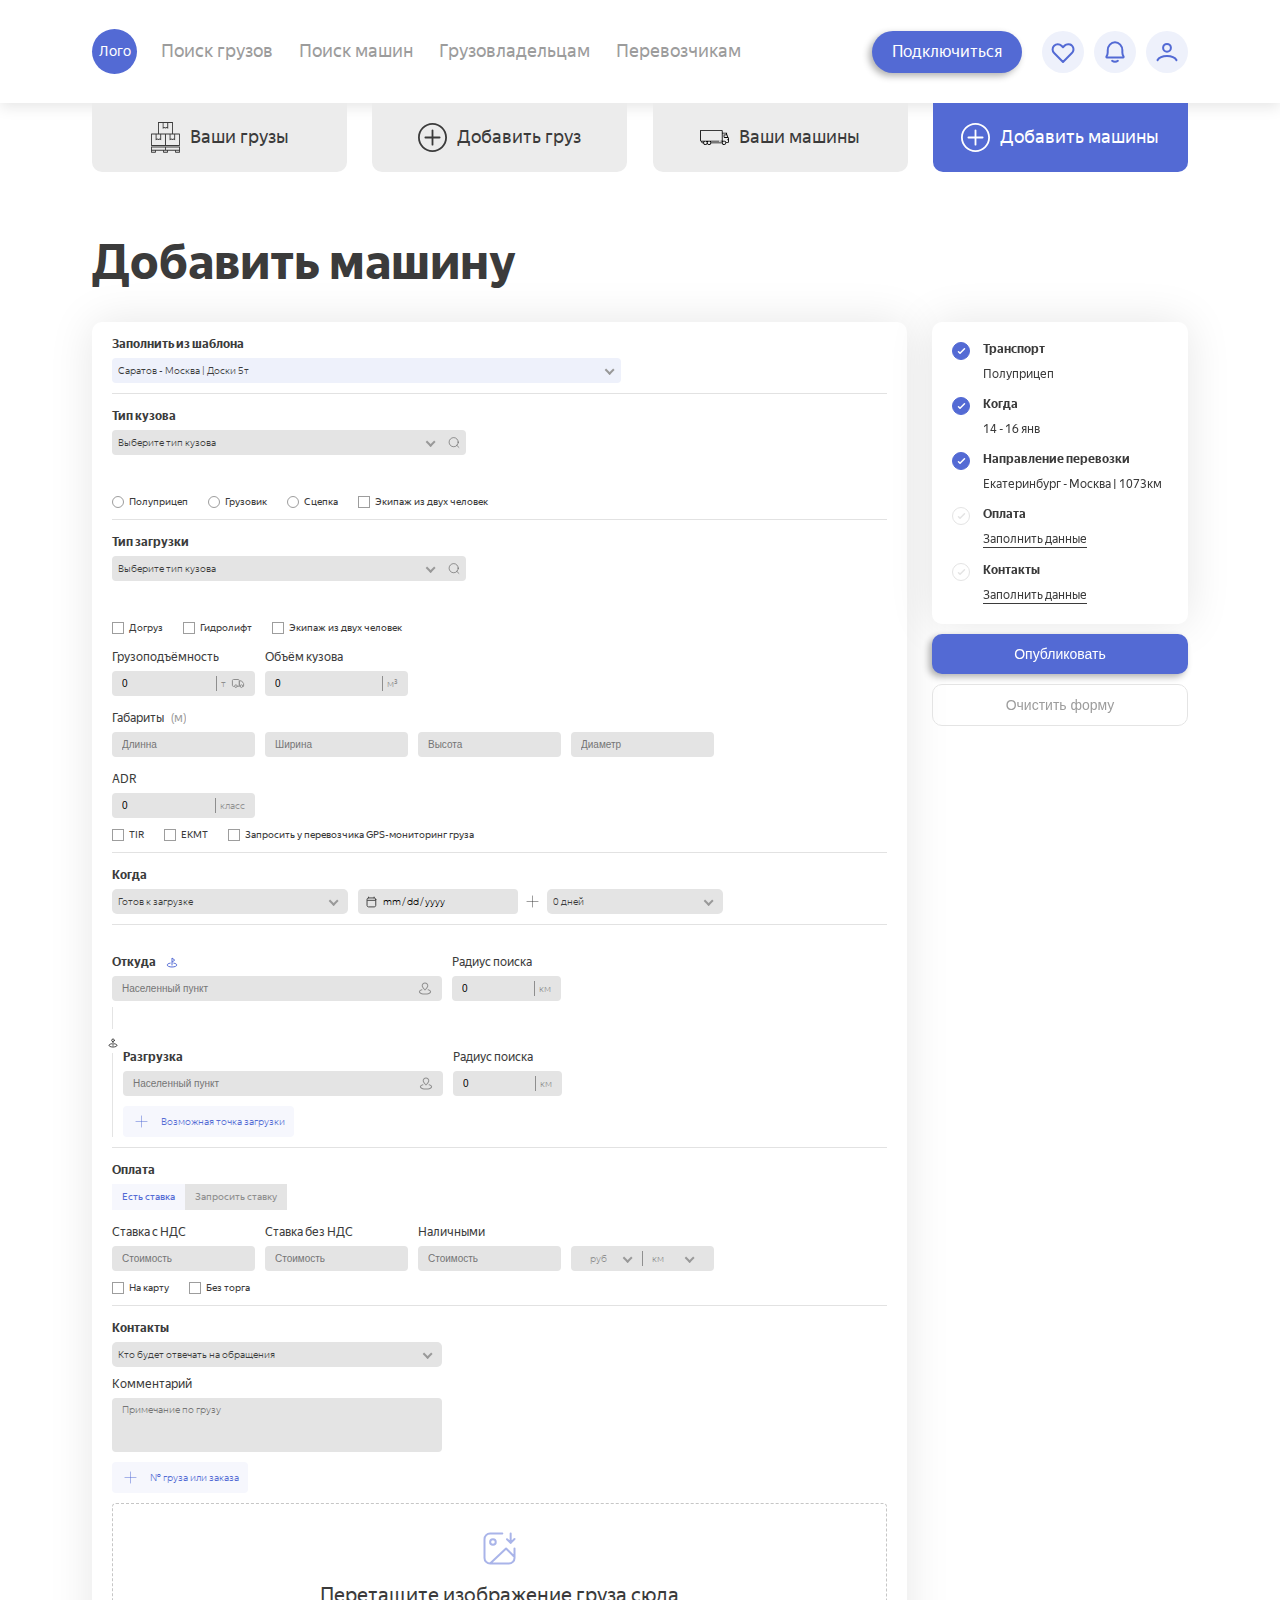
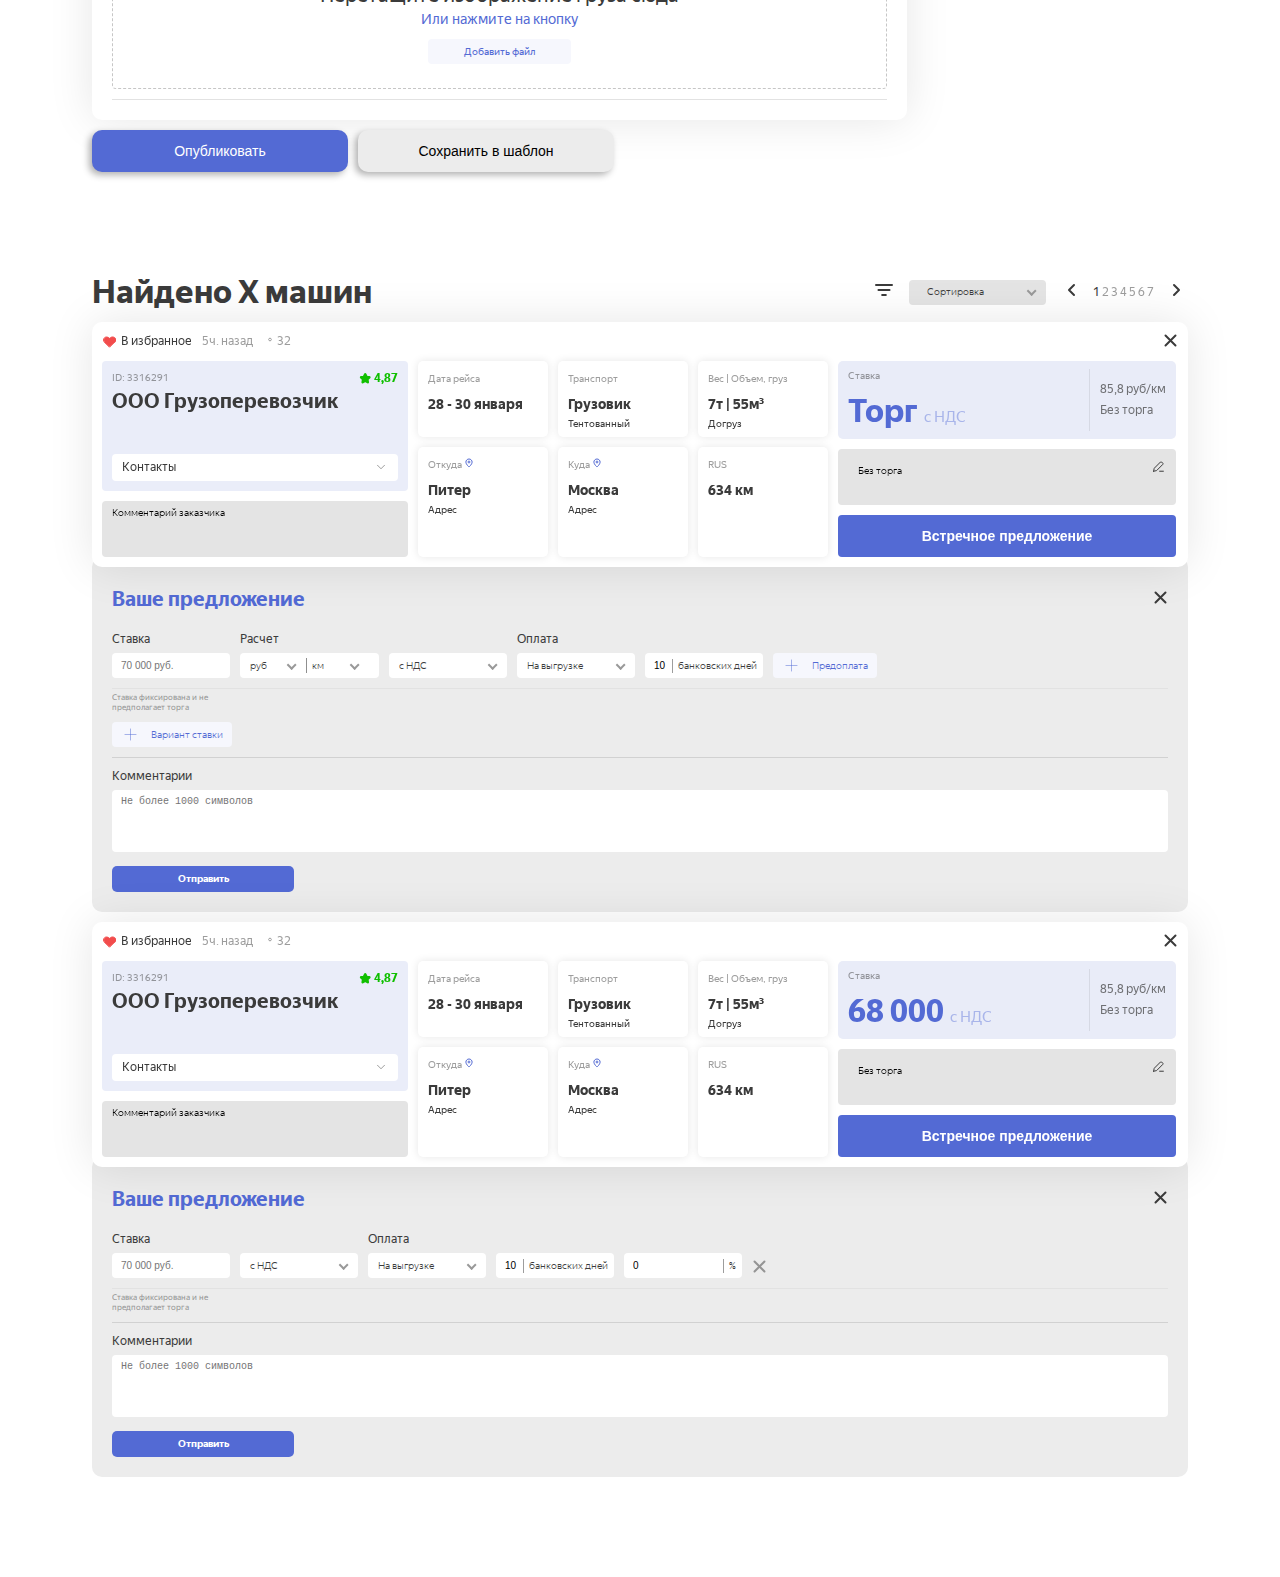
==== commit ccc92f06: "finish" ====
--- a/index.html
+++ b/index.html
@@ -574,6 +574,476 @@
                 </div>
             </div>
         </section>
+        <section class="found">
+            <div class="container">
+                <div class="found-top">
+                    <h2>Найдено Х машин</h2>
+                    <div class="found-filter">
+                        <a href="#">
+                            <svg xmlns="http://www.w3.org/2000/svg" width="24" height="24" viewBox="0 0 24 24" fill="none">
+                                <path d="M6.46154 12H17.5385M4 7H20M10.1538 17H13.8462" stroke="#3B3B3B" stroke-width="2" stroke-linecap="round" stroke-linejoin="round"></path>
+                            </svg>
+                        </a>
+                        <select style="display: none;">
+                            <option>Сортировка</option>
+                        </select><div class="nice-select" tabindex="0"><span class="current">Сортировка</span><ul class="list"><li data-value="Сортировка" class="option selected">Сортировка</li></ul></div>
+                        <div class="found-page">
+                            <a href="#" class="found-back">
+                                <svg xmlns="http://www.w3.org/2000/svg" width="24" height="24" viewBox="0 0 24 24" fill="none">
+                                    <path d="M15 17L10 12L15 7" stroke="#3B3B3B" stroke-width="2" stroke-linecap="round" stroke-linejoin="round"></path>
+                                </svg>
+                            </a>
+                            <div class="found-numbers">
+                                <span class="active">1</span>
+                                <span>2</span>
+                                <span>3</span>
+                                <span>4</span>
+                                <span>5</span>
+                                <span>6</span>
+                                <span>7</span>
+                            </div>
+                            <a href="#" class="found-next">
+                                <svg xmlns="http://www.w3.org/2000/svg" width="24" height="24" viewBox="0 0 24 24" fill="none">
+                                    <path d="M10 7L15 12L10 17" stroke="#3B3B3B" stroke-width="2" stroke-linecap="round" stroke-linejoin="round"></path>
+                                </svg>
+                            </a>
+                        </div>
+                    </div>
+                </div>
+                <div class="found-card">
+                    <div class="found-card_header">
+                        <div class="found-card_infos">
+                            <span class="favorite">
+                                <img src="assets/images/fovourite.svg" alt="">
+                                В избранное
+                            </span>
+                            <span class="time">5ч. назад</span>
+                            <span class="views">
+                                <div class="icon">
+                                    <svg xmlns="http://www.w3.org/2000/svg" width="14" height="15" viewBox="0 0 14 15" fill="none">
+                                        <path d="M5.59961 7.51701C5.59961 8.26939 6.22641 8.8793 6.99961 8.8793C7.77281 8.8793 8.39961 8.26939 8.39961 7.51701C8.39961 6.76464 7.77281 6.15472 6.99961 6.15472C6.22641 6.15472 5.59961 6.76464 5.59961 7.51701Z" stroke="#3B3B3B"></path>
+                                    </svg>
+                                </div>
+                                32
+                            </span>
+                        </div>
+                        <button class="found-card_cancel">
+                            <svg xmlns="http://www.w3.org/2000/svg" width="15" height="15" viewBox="0 0 15 15" fill="none">
+                                <path d="M12.5 2.5L2.5 12.5M12.5 12.5L2.5 2.5" stroke="#3B3B3B" stroke-width="2" stroke-linecap="round"></path>
+                            </svg>
+                        </button>
+                    </div>
+                    <div class="found-card_body">
+                        <div class="company-info">
+                            <div class="company-info_top">
+                                <div>
+                                    <div class="company-info_top-header">
+                                        <div class="id">ID: 3316291</div>
+                                        <div class="rating">
+                                            <svg xmlns="http://www.w3.org/2000/svg" width="12" height="11" viewBox="0 0 12 11" fill="none">
+                                                <path d="M6.01094 1.18322C6.10098 1.00078 6.36114 1.00078 6.45118 1.18322L7.61678 3.54497C7.65253 3.61741 7.72165 3.66763 7.8016 3.67925L10.4079 4.05797C10.6093 4.08723 10.6897 4.33465 10.544 4.47666L8.65801 6.31503C8.60016 6.37142 8.57376 6.45267 8.58742 6.5323L9.03263 9.12811C9.06703 9.32863 8.85655 9.48155 8.67647 9.38688L6.34529 8.1613C6.27378 8.1237 6.18835 8.1237 6.11684 8.1613L3.78565 9.38688C3.60557 9.48155 3.3951 9.32863 3.42949 9.12811L3.87471 6.5323C3.88837 6.45267 3.86197 6.37142 3.80411 6.31503L1.91815 4.47666C1.77246 4.33465 1.85285 4.08723 2.05419 4.05797L4.66053 3.67925C4.74048 3.66763 4.8096 3.61741 4.84535 3.54497L6.01094 1.18322Z" fill="#10BF00" stroke="#10BF00" stroke-width="2" stroke-linejoin="round"></path>
+                                            </svg>
+                                            4,87
+                                        </div>
+                                    </div>
+                                    <div class="company-name">ООО Грузоперевозчик</div>
+                                </div>
+                                <div class="contacts">
+                                    <div class="contact-header">
+                                        <div>Контакты</div>
+                                        <div class="arrow"><img src="assets/images/arrow-down.svg" alt=""></div>
+                                    </div>
+                                    <div class="contact-info">
+                                        <div class="contact-name">Тюлюшев Нурсултан</div>
+                                        <div class="contact-phone">
+                                            <img src="assets/images/phone.svg" alt="">
+                                            <a href="tel:+79257811121">+7 925 781 11 21</a>
+                                        </div>
+                                        <div class="contact-socials">
+                                            <a href="#">
+                                                <svg xmlns="http://www.w3.org/2000/svg" width="18" height="18" viewBox="0 0 18 18" fill="none">
+                                                    <path d="M9 18C13.9706 18 18 13.9706 18 9C18 4.02944 13.9706 0 9 0C4.02944 0 0 4.02944 0 9C0 13.9706 4.02944 18 9 18Z" fill="url(#paint0_linear_309_2866)"></path>
+                                                    <path fill-rule="evenodd" clip-rule="evenodd" d="M4.07426 8.90497C6.69794 7.76186 8.44749 7.00825 9.32285 6.64418C11.8222 5.60461 12.3416 5.42401 12.6801 5.41803C12.7546 5.41673 12.921 5.43519 13.0288 5.52269C13.1888 5.65249 13.1897 5.93423 13.172 6.1207C13.0365 7.54382 12.4505 10.9973 12.1523 12.5912C12.0261 13.2657 11.7777 13.4918 11.5372 13.514C11.0146 13.562 10.6177 13.1685 10.1115 12.8367C9.3194 12.3175 8.8719 11.9943 8.10299 11.4876C7.21442 10.902 7.79046 10.5802 8.29685 10.0542C8.42939 9.91659 10.7322 7.82202 10.7767 7.632C10.7823 7.60823 10.7875 7.51964 10.7349 7.47288C10.6822 7.42612 10.6046 7.44208 10.5485 7.45481C10.4691 7.47284 9.20367 8.30925 6.75229 9.96398C6.3931 10.2106 6.06776 10.3308 5.77628 10.3245C5.45492 10.3176 4.8368 10.1428 4.37728 9.99344C3.81365 9.81024 3.36569 9.71335 3.40471 9.40222C3.42503 9.24011 3.64821 9.07439 4.07426 8.90497Z" fill="white"></path>
+                                                    <defs>
+                                                        <linearGradient id="paint0_linear_309_2866" x1="9" y1="0" x2="9" y2="17.8594" gradientUnits="userSpaceOnUse">
+                                                            <stop stop-color="#2AABEE"></stop>
+                                                            <stop offset="1" stop-color="#229ED9"></stop>
+                                                        </linearGradient>
+                                                    </defs>
+                                                </svg>
+                                            </a>
+                                            <a href="#">
+                                                <svg xmlns="http://www.w3.org/2000/svg" width="18" height="18" viewBox="0 0 18 18" fill="none">
+                                                    <circle cx="9" cy="9" r="9" fill="#29A71A"></circle>
+                                                    <path d="M12.8497 4.9541C11.9133 4.00838 10.6698 3.4284 9.34348 3.31878C8.01714 3.20916 6.69529 3.5771 5.61636 4.35625C4.53742 5.1354 3.77242 6.27446 3.45936 7.56797C3.14629 8.86148 3.30576 10.2243 3.909 11.4106L3.31685 14.2855C3.3107 14.3141 3.31053 14.3436 3.31633 14.3723C3.32214 14.401 3.3338 14.4282 3.3506 14.4522C3.37519 14.4885 3.4103 14.5166 3.45124 14.5325C3.49217 14.5484 3.53698 14.5514 3.57969 14.5411L6.3973 13.8733C7.58025 14.4613 8.93344 14.6105 10.2161 14.2944C11.4987 13.9783 12.6276 13.2174 13.4019 12.1471C14.1762 11.0768 14.5457 9.7665 14.4445 8.44936C14.3434 7.13222 13.7783 5.89367 12.8497 4.9541ZM11.9712 11.9659C11.3233 12.612 10.489 13.0384 9.58592 13.1852C8.68282 13.332 7.75643 13.1917 6.9373 12.7841L6.54457 12.5898L4.81719 12.9989L4.8223 12.9774L5.18025 11.2388L4.98798 10.8593C4.56944 10.0373 4.42179 9.10396 4.56619 8.19291C4.7106 7.28187 5.13963 6.4399 5.79185 5.78762C6.61136 4.96836 7.72271 4.50812 8.88151 4.50812C10.0403 4.50812 11.1516 4.96836 11.9712 5.78762C11.9781 5.79562 11.9857 5.80314 11.9937 5.81012C12.803 6.63149 13.2548 7.73953 13.2506 8.89265C13.2464 10.0458 12.7865 11.1505 11.9712 11.9659Z" fill="white"></path>
+                                                    <path d="M11.8187 10.6906C11.607 11.0241 11.2726 11.4321 10.8522 11.5334C10.1158 11.7113 8.98573 11.5395 7.57948 10.2284L7.5621 10.213C6.32562 9.06655 6.00448 8.11235 6.08221 7.35553C6.12517 6.92598 6.48312 6.53735 6.78483 6.28371C6.83252 6.243 6.88909 6.21402 6.94999 6.19907C7.01089 6.18413 7.07445 6.18365 7.13557 6.19766C7.1967 6.21168 7.25369 6.2398 7.302 6.27978C7.35032 6.31976 7.3886 6.37049 7.4138 6.42791L7.86892 7.45064C7.89849 7.51695 7.90945 7.59007 7.90062 7.66214C7.89179 7.73421 7.86351 7.80252 7.8188 7.85973L7.58869 8.15837C7.53931 8.22003 7.50952 8.29506 7.50314 8.3738C7.49676 8.45253 7.51409 8.53138 7.55289 8.60019C7.68176 8.82621 7.99062 9.1586 8.33323 9.46644C8.71778 9.81416 9.14426 10.1322 9.41426 10.2406C9.4865 10.2702 9.56594 10.2774 9.64231 10.2613C9.71869 10.2453 9.78851 10.2067 9.84278 10.1506L10.1097 9.88166C10.1612 9.83087 10.2253 9.79465 10.2953 9.77669C10.3654 9.75872 10.439 9.75965 10.5086 9.77939L11.5896 10.0862C11.6492 10.1045 11.7039 10.1362 11.7494 10.1788C11.7949 10.2215 11.8301 10.274 11.8522 10.3323C11.8743 10.3906 11.8827 10.4533 11.8769 10.5154C11.8711 10.5775 11.8512 10.6374 11.8187 10.6906Z" fill="white"></path>
+                                                </svg>
+                                            </a>
+                                        </div>
+                                    </div>
+                                </div>
+                            </div>
+                            <textarea class="comment-box">Комментарий заказчика</textarea>
+                        </div>
+                        <div class="info-boxes">
+                            <div class="info-box">
+                                <span>Дата рейса</span>
+                                <h4>28 - 30 января</h4>
+                            </div>
+                            <div class="info-box">
+                                <span>Транспорт</span>
+                                <h4>Грузовик</h4>
+                                <p>Тентованный</p>
+                            </div>
+                            <div class="info-box">
+                                <span>Вес | Объем, груз</span>
+                                <h4>7т | 55м³</h4>
+                                <p>Догруз</p>
+                            </div>
+                            <div class="info-box">
+                                <span>
+                                    Откуда
+                                    <svg xmlns="http://www.w3.org/2000/svg" width="10" height="10" viewBox="0 0 10 10" fill="none">
+                                        <path d="M4.99958 9C4.99958 9 8.13001 6.21739 8.13001 4.13043C8.13001 2.40154 6.72847 1 4.99958 1C3.27068 1 1.86914 2.40154 1.86914 4.13043C1.86914 6.21739 4.99958 9 4.99958 9Z" stroke="#536AD4"></path>
+                                        <path d="M5.9997 4.00006C5.9997 4.55235 5.55199 5.00006 4.9997 5.00006C4.44742 5.00006 3.9997 4.55235 3.9997 4.00006C3.9997 3.44778 4.44742 3.00006 4.9997 3.00006C5.55199 3.00006 5.9997 3.44778 5.9997 4.00006Z" stroke="#536AD4"></path>
+                                    </svg>
+                                </span>
+                                <h4>Питер</h4>
+                                <p>Адрес</p>
+                            </div>
+                            <div class="info-box">
+                                <span>
+                                    Куда
+                                    <svg xmlns="http://www.w3.org/2000/svg" width="10" height="10" viewBox="0 0 10 10" fill="none">
+                                        <path d="M4.99958 9C4.99958 9 8.13001 6.21739 8.13001 4.13043C8.13001 2.40154 6.72847 1 4.99958 1C3.27068 1 1.86914 2.40154 1.86914 4.13043C1.86914 6.21739 4.99958 9 4.99958 9Z" stroke="#536AD4"></path>
+                                        <path d="M5.9997 4.00006C5.9997 4.55235 5.55199 5.00006 4.9997 5.00006C4.44742 5.00006 3.9997 4.55235 3.9997 4.00006C3.9997 3.44778 4.44742 3.00006 4.9997 3.00006C5.55199 3.00006 5.9997 3.44778 5.9997 4.00006Z" stroke="#536AD4"></path>
+                                    </svg>
+                                </span>
+                                <h4>Москва</h4>
+                                <p>Адрес</p>
+                            </div>
+                            <div class="info-box">
+                                <span>RUS</span>
+                                <h4>634 км</h4>
+                            </div>
+                        </div>
+                        <div class="found-bid">
+                            <div class="found-bid_top">
+                                <div class="left">
+                                    <p>Ставка</p>
+                                    <h4>
+                                        Торг
+                                        <span>с НДС</span>
+                                    </h4>
+                                </div>
+                                <div class="right">
+                                    <p>85,8 руб/км</p>
+                                    <p>Без торга</p>
+                                </div>
+                            </div>
+                            <div class="found-note">
+                                <textarea name="" id="">Без торга</textarea>
+                                <div class="edit"><svg xmlns="http://www.w3.org/2000/svg" width="15" height="15" viewBox="0 0 15 15" fill="none">
+                                        <path d="M8.62496 12.2198H12.375M2.625 12.2198L5.35374 11.6699C5.4986 11.6408 5.63161 11.5694 5.73607 11.4649L11.8446 5.35301C12.1375 5.05997 12.1373 4.58498 11.8442 4.29219L10.5502 2.99964C10.2572 2.70698 9.78241 2.70718 9.48966 3.00009L3.38048 9.11262C3.27622 9.21694 3.20503 9.34968 3.17581 9.49424L2.625 12.2198Z" stroke="#3B3B3B" stroke-linecap="round" stroke-linejoin="round"></path>
+                                    </svg></div>
+                            </div>
+                            <button>Встречное предложение</button>
+                        </div>
+                    </div>
+                </div>
+                <div class="found-offer">
+                    <div class="found-offer-header">
+                        <h3>Ваше предложение</h3>
+                        <a href="#" class="found-card_cancel">
+                            <svg xmlns="http://www.w3.org/2000/svg" width="15" height="15" viewBox="0 0 15 15" fill="none">
+                                <path d="M12.5 2.5L2.5 12.5M12.5 12.5L2.5 2.5" stroke="#3B3B3B" stroke-width="2" stroke-linecap="round"></path>
+                            </svg>
+                        </a>
+                    </div>
+                    <form>
+                        <div class="search-row offer">
+                            <label>
+                                <h3>Ставка</h3>
+                                <div class="input-group">
+                                    <input type="text" placeholder="70 000 руб.">
+                                </div>
+                            </label>
+                            <div class="offer-selects">
+                                <h3>Расчет</h3>
+                                <div class="input-group">
+                                    <div class="params">
+                                        <select style="display: none;">
+                                            <option>руб</option>
+                                            <option>грн</option>
+                                            <option>доллар</option>
+                                            <option>евро</option>
+                                            <option>тенге</option>
+                                            <option>лари</option>
+                                            <option>кырг.сом</option>
+                                            <option>бел.руб</option>
+                                            <option>узб.сом</option>
+                                            <option>арм.драм</option>
+                                        </select><div class="nice-select" tabindex="0"><span class="current">руб</span><ul class="list"><li data-value="руб" class="option selected">руб</li><li data-value="грн" class="option">грн</li><li data-value="доллар" class="option">доллар</li><li data-value="евро" class="option">евро</li><li data-value="тенге" class="option">тенге</li><li data-value="лари" class="option">лари</li><li data-value="кырг.сом" class="option">кырг.сом</li><li data-value="бел.руб" class="option">бел.руб</li><li data-value="узб.сом" class="option">узб.сом</li><li data-value="арм.драм" class="option">арм.драм</li></ul></div>
+                                        <select style="display: none;">
+                                            <option>км</option>
+                                            <option>час</option>
+                                            <option>куб</option>
+                                            <option>т</option>
+                                        </select><div class="nice-select" tabindex="0"><span class="current">км</span><ul class="list"><li data-value="км" class="option selected">км</li><li data-value="час" class="option">час</li><li data-value="куб" class="option">куб</li><li data-value="т" class="option">т</li></ul></div>
+                                    </div>
+                                </div>
+                            </div>
+                            <div class="input-group">
+                                <select style="display: none;">
+                                    <option>с НДС</option>
+                                    <option>без НДС</option>
+                                    <option>Наличными</option>
+                                </select><div class="nice-select" tabindex="0"><span class="current">с НДС</span><ul class="list"><li data-value="с НДС" class="option selected">с НДС</li><li data-value="без НДС" class="option">без НДС</li><li data-value="Наличными" class="option">Наличными</li></ul></div>
+                            </div>
+                            <div>
+                                <h3>Оплата</h3>
+                                <div class="input-group">
+                                    <select style="display: none;">
+                                        <option>На выгрузке</option>
+                                        <option>После выгрузки</option>
+                                    </select><div class="nice-select" tabindex="0"><span class="current">На выгрузке</span><ul class="list"><li data-value="На выгрузке" class="option selected">На выгрузке</li><li data-value="После выгрузки" class="option">После выгрузки</li></ul></div>
+                                </div>
+                            </div>
+                            <label>
+                                <div class="input-group">
+                                    <input type="number" value="10">
+                                    <span class="attr">банковских дней</span>
+                                </div>
+                            </label>
+                            <a href="#" class="prepayment">
+                                <svg width="19" height="19" viewBox="0 0 19 19" fill="none" xmlns="http://www.w3.org/2000/svg">
+                                    <path d="M9.50016 3.95801V15.0413M3.9585 9.49967H15.0418" stroke="#536AD4" stroke-width="0.5" stroke-linecap="round" stroke-linejoin="round"></path>
+                                </svg>
+                                Предоплата
+                            </a>
+                        </div>
+                        <div class="offer-info">
+                            Ставка фиксирована и не предполагает торга
+                        </div>
+                        <a href="#" class="offer-option">
+                            <svg width="19" height="19" viewBox="0 0 19 19" fill="none" xmlns="http://www.w3.org/2000/svg">
+                                <path d="M9.50016 3.95801V15.0413M3.9585 9.49967H15.0418" stroke="#536AD4" stroke-width="0.5" stroke-linecap="round" stroke-linejoin="round"></path>
+                            </svg>
+                            Вариант ставки
+                        </a>
+                        <div class="found-offer-comment">
+                            <h4>Комментарии</h4>
+                            <textarea placeholder="Не более 1000 символов"></textarea>
+                        </div>
+                        <button class="found-offer-submit" type="submit">Отправить</button>
+                    </form>
+                </div>
+                <div class="found-card">
+                    <div class="found-card_header">
+                        <div class="found-card_infos">
+                            <span class="favorite">
+                                <img src="assets/images/fovourite.svg" alt="">
+                                В избранное
+                            </span>
+                            <span class="time">5ч. назад</span>
+                            <span class="views">
+                                <div class="icon">
+                                    <svg xmlns="http://www.w3.org/2000/svg" width="14" height="15" viewBox="0 0 14 15" fill="none">
+                                        <path d="M5.59961 7.51701C5.59961 8.26939 6.22641 8.8793 6.99961 8.8793C7.77281 8.8793 8.39961 8.26939 8.39961 7.51701C8.39961 6.76464 7.77281 6.15472 6.99961 6.15472C6.22641 6.15472 5.59961 6.76464 5.59961 7.51701Z" stroke="#3B3B3B"></path>
+                                    </svg>
+                                </div>
+                                32
+                            </span>
+                        </div>
+                        <button class="found-card_cancel">
+                            <svg xmlns="http://www.w3.org/2000/svg" width="15" height="15" viewBox="0 0 15 15" fill="none">
+                                <path d="M12.5 2.5L2.5 12.5M12.5 12.5L2.5 2.5" stroke="#3B3B3B" stroke-width="2" stroke-linecap="round"></path>
+                            </svg>
+                        </button>
+                    </div>
+                    <div class="found-card_body">
+                        <div class="company-info">
+                            <div class="company-info_top">
+                                <div>
+                                    <div class="company-info_top-header">
+                                        <div class="id">ID: 3316291</div>
+                                        <div class="rating">
+                                            <svg xmlns="http://www.w3.org/2000/svg" width="12" height="11" viewBox="0 0 12 11" fill="none">
+                                                <path d="M6.01094 1.18322C6.10098 1.00078 6.36114 1.00078 6.45118 1.18322L7.61678 3.54497C7.65253 3.61741 7.72165 3.66763 7.8016 3.67925L10.4079 4.05797C10.6093 4.08723 10.6897 4.33465 10.544 4.47666L8.65801 6.31503C8.60016 6.37142 8.57376 6.45267 8.58742 6.5323L9.03263 9.12811C9.06703 9.32863 8.85655 9.48155 8.67647 9.38688L6.34529 8.1613C6.27378 8.1237 6.18835 8.1237 6.11684 8.1613L3.78565 9.38688C3.60557 9.48155 3.3951 9.32863 3.42949 9.12811L3.87471 6.5323C3.88837 6.45267 3.86197 6.37142 3.80411 6.31503L1.91815 4.47666C1.77246 4.33465 1.85285 4.08723 2.05419 4.05797L4.66053 3.67925C4.74048 3.66763 4.8096 3.61741 4.84535 3.54497L6.01094 1.18322Z" fill="#10BF00" stroke="#10BF00" stroke-width="2" stroke-linejoin="round"></path>
+                                            </svg>
+                                            4,87
+                                        </div>
+                                    </div>
+                                    <div class="company-name">ООО Грузоперевозчик</div>
+                                </div>
+                                <div class="contacts">
+                                    <div class="contact-header">
+                                        <div>Контакты</div>
+                                        <div class="arrow"><img src="assets/images/arrow-down.svg" alt=""></div>
+                                    </div>
+                                    <div class="contact-info">
+                                        <div class="contact-name">Тюлюшев Нурсултан</div>
+                                        <div class="contact-phone">
+                                            <img src="assets/images/phone.svg" alt="">
+                                            <a href="tel:+79257811121">+7 925 781 11 21</a>
+                                        </div>
+                                        <div class="contact-socials">
+                                            <a href="#">
+                                                <svg xmlns="http://www.w3.org/2000/svg" width="18" height="18" viewBox="0 0 18 18" fill="none">
+                                                    <path d="M9 18C13.9706 18 18 13.9706 18 9C18 4.02944 13.9706 0 9 0C4.02944 0 0 4.02944 0 9C0 13.9706 4.02944 18 9 18Z" fill="url(#paint0_linear_309_2866)"></path>
+                                                    <path fill-rule="evenodd" clip-rule="evenodd" d="M4.07426 8.90497C6.69794 7.76186 8.44749 7.00825 9.32285 6.64418C11.8222 5.60461 12.3416 5.42401 12.6801 5.41803C12.7546 5.41673 12.921 5.43519 13.0288 5.52269C13.1888 5.65249 13.1897 5.93423 13.172 6.1207C13.0365 7.54382 12.4505 10.9973 12.1523 12.5912C12.0261 13.2657 11.7777 13.4918 11.5372 13.514C11.0146 13.562 10.6177 13.1685 10.1115 12.8367C9.3194 12.3175 8.8719 11.9943 8.10299 11.4876C7.21442 10.902 7.79046 10.5802 8.29685 10.0542C8.42939 9.91659 10.7322 7.82202 10.7767 7.632C10.7823 7.60823 10.7875 7.51964 10.7349 7.47288C10.6822 7.42612 10.6046 7.44208 10.5485 7.45481C10.4691 7.47284 9.20367 8.30925 6.75229 9.96398C6.3931 10.2106 6.06776 10.3308 5.77628 10.3245C5.45492 10.3176 4.8368 10.1428 4.37728 9.99344C3.81365 9.81024 3.36569 9.71335 3.40471 9.40222C3.42503 9.24011 3.64821 9.07439 4.07426 8.90497Z" fill="white"></path>
+                                                    <defs>
+                                                        <linearGradient id="paint0_linear_309_2866" x1="9" y1="0" x2="9" y2="17.8594" gradientUnits="userSpaceOnUse">
+                                                            <stop stop-color="#2AABEE"></stop>
+                                                            <stop offset="1" stop-color="#229ED9"></stop>
+                                                        </linearGradient>
+                                                    </defs>
+                                                </svg>
+                                            </a>
+                                            <a href="#">
+                                                <svg xmlns="http://www.w3.org/2000/svg" width="18" height="18" viewBox="0 0 18 18" fill="none">
+                                                    <circle cx="9" cy="9" r="9" fill="#29A71A"></circle>
+                                                    <path d="M12.8497 4.9541C11.9133 4.00838 10.6698 3.4284 9.34348 3.31878C8.01714 3.20916 6.69529 3.5771 5.61636 4.35625C4.53742 5.1354 3.77242 6.27446 3.45936 7.56797C3.14629 8.86148 3.30576 10.2243 3.909 11.4106L3.31685 14.2855C3.3107 14.3141 3.31053 14.3436 3.31633 14.3723C3.32214 14.401 3.3338 14.4282 3.3506 14.4522C3.37519 14.4885 3.4103 14.5166 3.45124 14.5325C3.49217 14.5484 3.53698 14.5514 3.57969 14.5411L6.3973 13.8733C7.58025 14.4613 8.93344 14.6105 10.2161 14.2944C11.4987 13.9783 12.6276 13.2174 13.4019 12.1471C14.1762 11.0768 14.5457 9.7665 14.4445 8.44936C14.3434 7.13222 13.7783 5.89367 12.8497 4.9541ZM11.9712 11.9659C11.3233 12.612 10.489 13.0384 9.58592 13.1852C8.68282 13.332 7.75643 13.1917 6.9373 12.7841L6.54457 12.5898L4.81719 12.9989L4.8223 12.9774L5.18025 11.2388L4.98798 10.8593C4.56944 10.0373 4.42179 9.10396 4.56619 8.19291C4.7106 7.28187 5.13963 6.4399 5.79185 5.78762C6.61136 4.96836 7.72271 4.50812 8.88151 4.50812C10.0403 4.50812 11.1516 4.96836 11.9712 5.78762C11.9781 5.79562 11.9857 5.80314 11.9937 5.81012C12.803 6.63149 13.2548 7.73953 13.2506 8.89265C13.2464 10.0458 12.7865 11.1505 11.9712 11.9659Z" fill="white"></path>
+                                                    <path d="M11.8187 10.6906C11.607 11.0241 11.2726 11.4321 10.8522 11.5334C10.1158 11.7113 8.98573 11.5395 7.57948 10.2284L7.5621 10.213C6.32562 9.06655 6.00448 8.11235 6.08221 7.35553C6.12517 6.92598 6.48312 6.53735 6.78483 6.28371C6.83252 6.243 6.88909 6.21402 6.94999 6.19907C7.01089 6.18413 7.07445 6.18365 7.13557 6.19766C7.1967 6.21168 7.25369 6.2398 7.302 6.27978C7.35032 6.31976 7.3886 6.37049 7.4138 6.42791L7.86892 7.45064C7.89849 7.51695 7.90945 7.59007 7.90062 7.66214C7.89179 7.73421 7.86351 7.80252 7.8188 7.85973L7.58869 8.15837C7.53931 8.22003 7.50952 8.29506 7.50314 8.3738C7.49676 8.45253 7.51409 8.53138 7.55289 8.60019C7.68176 8.82621 7.99062 9.1586 8.33323 9.46644C8.71778 9.81416 9.14426 10.1322 9.41426 10.2406C9.4865 10.2702 9.56594 10.2774 9.64231 10.2613C9.71869 10.2453 9.78851 10.2067 9.84278 10.1506L10.1097 9.88166C10.1612 9.83087 10.2253 9.79465 10.2953 9.77669C10.3654 9.75872 10.439 9.75965 10.5086 9.77939L11.5896 10.0862C11.6492 10.1045 11.7039 10.1362 11.7494 10.1788C11.7949 10.2215 11.8301 10.274 11.8522 10.3323C11.8743 10.3906 11.8827 10.4533 11.8769 10.5154C11.8711 10.5775 11.8512 10.6374 11.8187 10.6906Z" fill="white"></path>
+                                                </svg>
+                                            </a>
+                                        </div>
+                                    </div>
+                                </div>
+                            </div>
+                            <textarea class="comment-box">Комментарий заказчика</textarea>
+                        </div>
+                        <div class="info-boxes">
+                            <div class="info-box">
+                                <span>Дата рейса</span>
+                                <h4>28 - 30 января</h4>
+                            </div>
+                            <div class="info-box">
+                                <span>Транспорт</span>
+                                <h4>Грузовик</h4>
+                                <p>Тентованный</p>
+                            </div>
+                            <div class="info-box">
+                                <span>Вес | Объем, груз</span>
+                                <h4>7т | 55м³</h4>
+                                <p>Догруз</p>
+                            </div>
+                            <div class="info-box">
+                                <span>
+                                    Откуда
+                                    <svg xmlns="http://www.w3.org/2000/svg" width="10" height="10" viewBox="0 0 10 10" fill="none">
+                                        <path d="M4.99958 9C4.99958 9 8.13001 6.21739 8.13001 4.13043C8.13001 2.40154 6.72847 1 4.99958 1C3.27068 1 1.86914 2.40154 1.86914 4.13043C1.86914 6.21739 4.99958 9 4.99958 9Z" stroke="#536AD4"></path>
+                                        <path d="M5.9997 4.00006C5.9997 4.55235 5.55199 5.00006 4.9997 5.00006C4.44742 5.00006 3.9997 4.55235 3.9997 4.00006C3.9997 3.44778 4.44742 3.00006 4.9997 3.00006C5.55199 3.00006 5.9997 3.44778 5.9997 4.00006Z" stroke="#536AD4"></path>
+                                    </svg>
+                                </span>
+                                <h4>Питер</h4>
+                                <p>Адрес</p>
+                            </div>
+                            <div class="info-box">
+                                <span>
+                                    Куда
+                                    <svg xmlns="http://www.w3.org/2000/svg" width="10" height="10" viewBox="0 0 10 10" fill="none">
+                                        <path d="M4.99958 9C4.99958 9 8.13001 6.21739 8.13001 4.13043C8.13001 2.40154 6.72847 1 4.99958 1C3.27068 1 1.86914 2.40154 1.86914 4.13043C1.86914 6.21739 4.99958 9 4.99958 9Z" stroke="#536AD4"></path>
+                                        <path d="M5.9997 4.00006C5.9997 4.55235 5.55199 5.00006 4.9997 5.00006C4.44742 5.00006 3.9997 4.55235 3.9997 4.00006C3.9997 3.44778 4.44742 3.00006 4.9997 3.00006C5.55199 3.00006 5.9997 3.44778 5.9997 4.00006Z" stroke="#536AD4"></path>
+                                    </svg>
+                                </span>
+                                <h4>Москва</h4>
+                                <p>Адрес</p>
+                            </div>
+                            <div class="info-box">
+                                <span>RUS</span>
+                                <h4>634 км</h4>
+                            </div>
+                        </div>
+                        <div class="found-bid">
+                            <div class="found-bid_top">
+                                <div class="left">
+                                    <p>Ставка</p>
+                                    <h4>
+                                        68 000
+                                        <span>с НДС</span>
+                                    </h4>
+                                </div>
+                                <div class="right">
+                                    <p>85,8 руб/км</p>
+                                    <p>Без торга</p>
+                                </div>
+                            </div>
+                            <div class="found-note">
+                                <textarea name="" id="">Без торга</textarea>
+                                <div class="edit"><svg xmlns="http://www.w3.org/2000/svg" width="15" height="15" viewBox="0 0 15 15" fill="none">
+                                        <path d="M8.62496 12.2198H12.375M2.625 12.2198L5.35374 11.6699C5.4986 11.6408 5.63161 11.5694 5.73607 11.4649L11.8446 5.35301C12.1375 5.05997 12.1373 4.58498 11.8442 4.29219L10.5502 2.99964C10.2572 2.70698 9.78241 2.70718 9.48966 3.00009L3.38048 9.11262C3.27622 9.21694 3.20503 9.34968 3.17581 9.49424L2.625 12.2198Z" stroke="#3B3B3B" stroke-linecap="round" stroke-linejoin="round"></path>
+                                    </svg></div>
+                            </div>
+                            <button>Встречное предложение</button>
+                        </div>
+                    </div>
+                </div>
+                <div class="found-offer">
+                    <div class="found-offer-header">
+                        <h3>Ваше предложение</h3>
+                        <a href="#" class="found-card_cancel">
+                            <svg xmlns="http://www.w3.org/2000/svg" width="15" height="15" viewBox="0 0 15 15" fill="none">
+                                <path d="M12.5 2.5L2.5 12.5M12.5 12.5L2.5 2.5" stroke="#3B3B3B" stroke-width="2" stroke-linecap="round"></path>
+                            </svg>
+                        </a>
+                    </div>
+                    <form>
+                        <div class="search-row offer">
+                            <label>
+                                <h3>Ставка</h3>
+                                <div class="input-group">
+                                    <input type="text" placeholder="70 000 руб.">
+                                </div>
+                            </label>
+                            <div class="input-group">
+                                <select style="display: none;">
+                                    <option>с НДС</option>
+                                    <option>без НДС</option>
+                                    <option>Наличными</option>
+                                </select><div class="nice-select" tabindex="0"><span class="current">с НДС</span><ul class="list"><li data-value="с НДС" class="option selected">с НДС</li><li data-value="без НДС" class="option">без НДС</li><li data-value="Наличными" class="option">Наличными</li></ul></div>
+                            </div>
+                            <div>
+                                <h3>Оплата</h3>
+                                <div class="input-group">
+                                    <select style="display: none;">
+                                        <option>На выгрузке</option>
+                                        <option>После выгрузки</option>
+                                    </select><div class="nice-select" tabindex="0"><span class="current">На выгрузке</span><ul class="list"><li data-value="На выгрузке" class="option selected">На выгрузке</li><li data-value="После выгрузки" class="option">После выгрузки</li></ul></div>
+                                </div>
+                            </div>
+                            <label>
+                                <div class="input-group">
+                                    <input type="number" value="10">
+                                    <span class="attr">банковских дней</span>
+                                </div>
+                            </label>
+                            <label>
+                                <div class="input-group">
+                                    <input type="number" value="0">
+                                    <span class="attr">%</span>
+                                </div>
+                            </label>
+                            <a href="#" class="offer-cancel">
+                                <svg xmlns="http://www.w3.org/2000/svg" width="15" height="15" viewBox="0 0 15 15" fill="none">
+                                    <g opacity="0.5">
+                                        <path d="M12.5 2.5L2.5 12.5M12.5 12.5L2.5 2.5" stroke="#3B3B3B" stroke-width="2" stroke-linecap="round"></path>
+                                    </g>
+                                </svg>
+                            </a>
+                        </div>
+                        <div class="offer-info">
+                            Ставка фиксирована и не предполагает торга
+                        </div>
+                        <div class="found-offer-comment">
+                            <h4>Комментарии</h4>
+                            <textarea placeholder="Не более 1000 символов"></textarea>
+                        </div>
+                        <button class="found-offer-submit" type="submit">Отправить</button>
+                    </form>
+                </div>
+            </div>
+        </section>
     </div>
 
     <script src="assets/libs/jquery.js"></script>
--- a/assets/css/main.css
+++ b/assets/css/main.css
@@ -1543,6 +1543,9 @@
 .found {
   padding-bottom: 100px;
 }
+.found.oplate {
+  margin-top: 50px;
+}
 .found-top {
   display: flex;
   justify-content: space-between;
